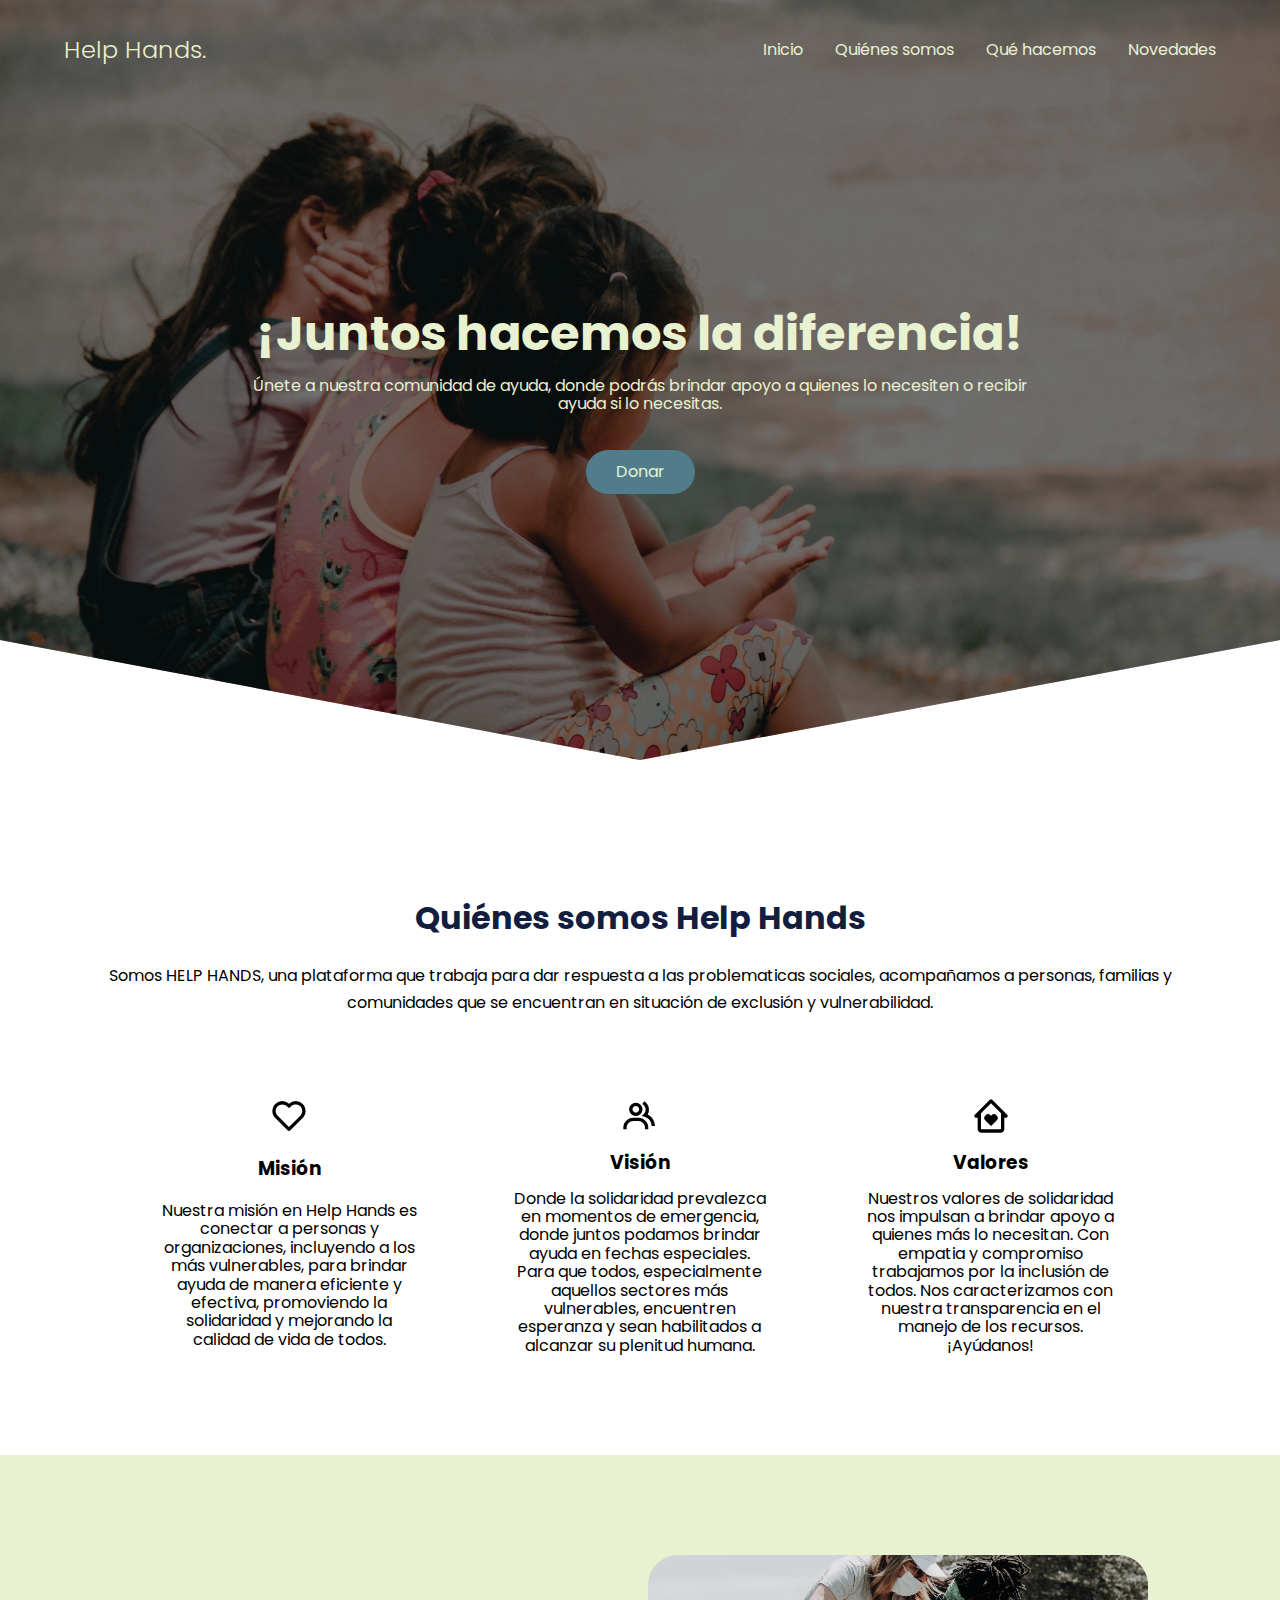
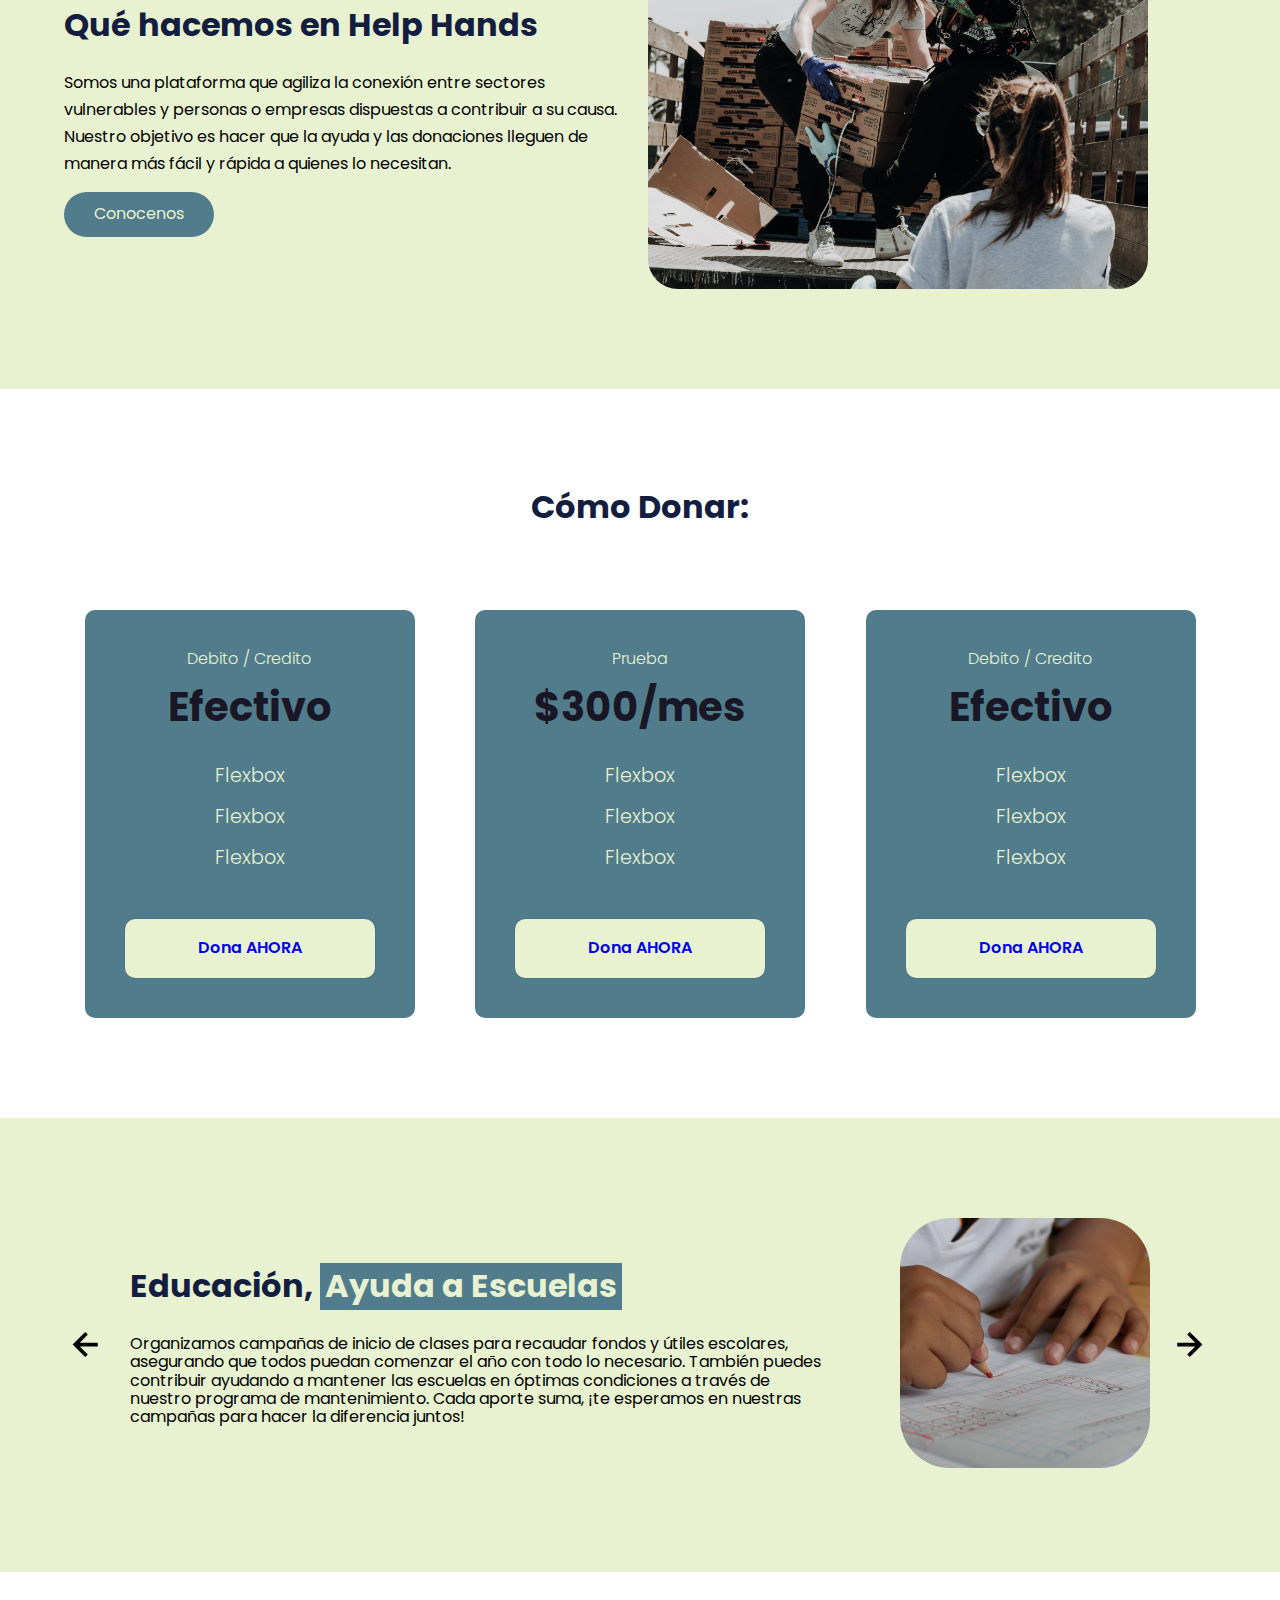
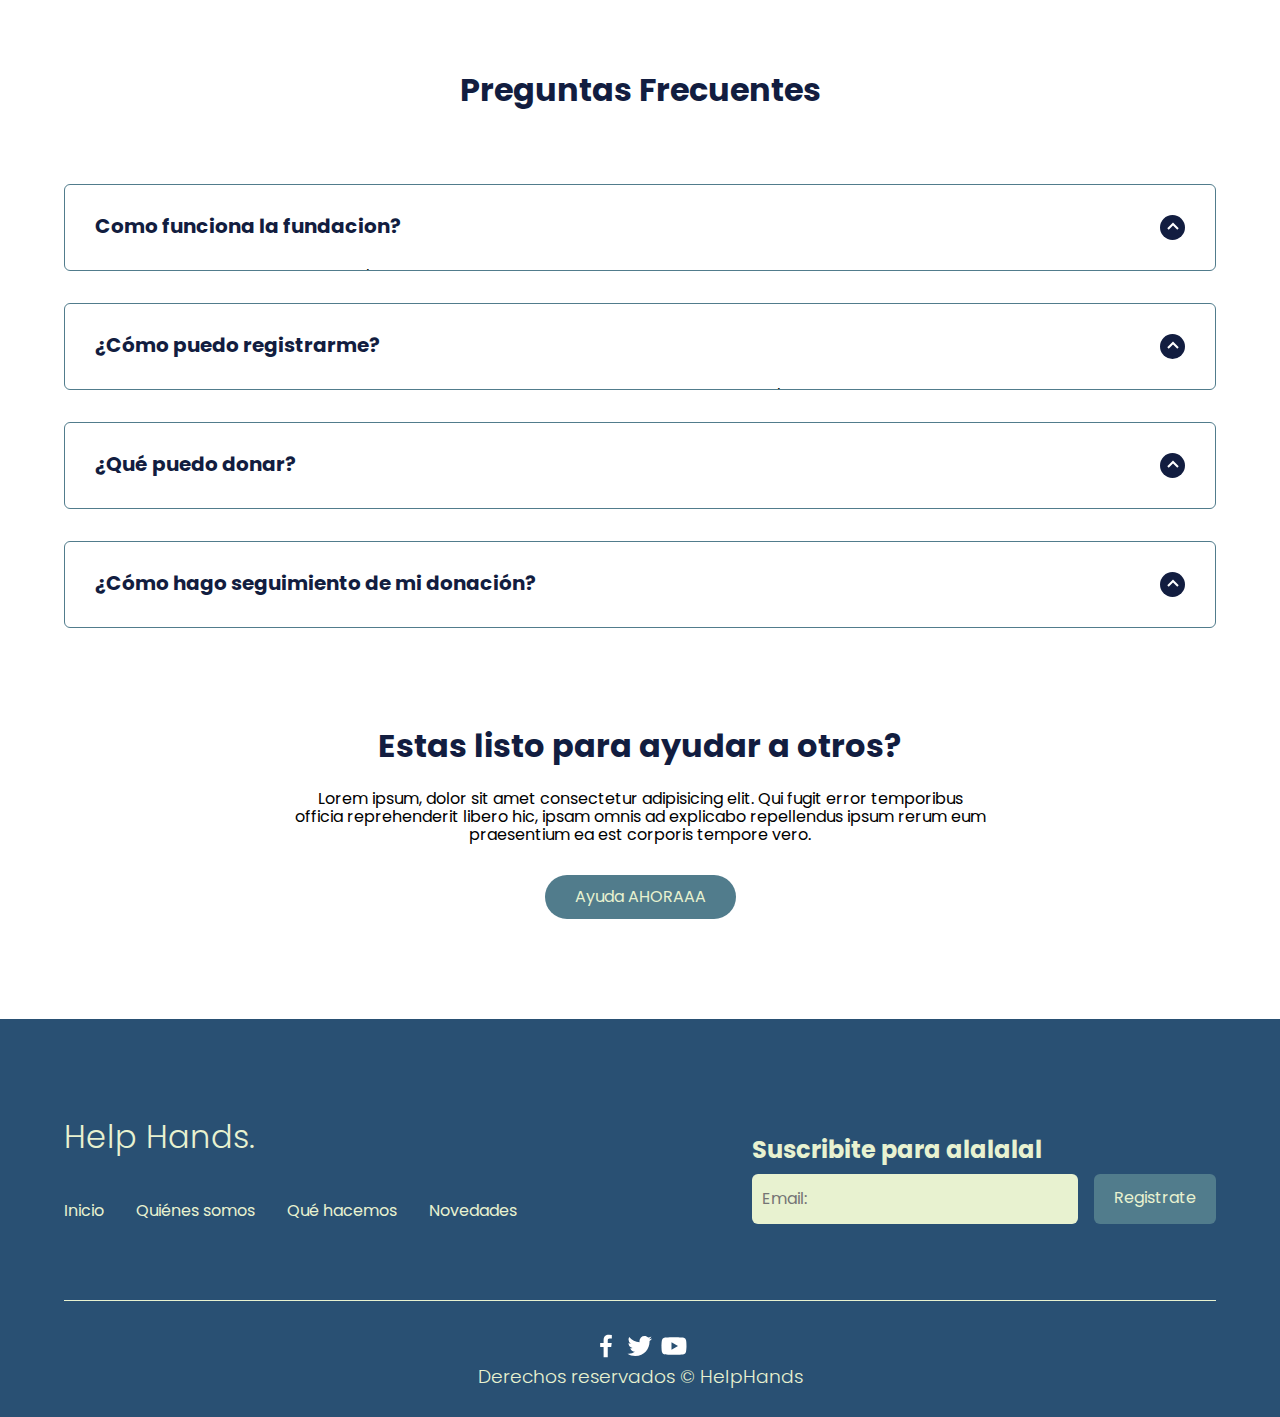
==== index.html @ d326750e "primersubida" ====
<!DOCTYPE html>
<html lang="es">
<head>
    <meta charset="UTF-8">
    <meta name="viewport" content="width=device-width, initial-scale=1.0">
    <title>Help Hands</title>
    <link rel="shortcut icon" href="./imagen/Imagen de WhatsApp 2023-07-31 a las 11.11.28.jpg" type="image/x-icon">
    <!-- <link href="https://cdn.jsdelivr.net/npm/bootstrap@5.0.2/dist/css/bootstrap.min.css" rel="stylesheet" integrity="sha384-EVSTQN3/azprG1Anm3QDgpJLIm9Nao0Yz1ztcQTwFspd3yD65VohhpuuCOmLASjC" crossorigin="anonymous"> -->
    <link href='https://unpkg.com/boxicons@2.1.4/css/boxicons.min.css' rel='stylesheet'>
    <link rel="stylesheet" href="/css/normalize.css">
    <link rel="stylesheet" href="./css/style.css">
</head>
<body>
<!-- -----------------NAVBAR---------------- -->
    <header class="hero">
        <nav class="nav container">
            <div class="nav_logo">
                <h2 class="nav_title">Help Hands.</h2>
            </div>

            <ul class="nav_link  nav_link-menu">
                <li class="nav_items"> <a href="#" class="nav_links">Inicio</a></li>
                <li class="nav_items"> <a href="#" class="nav_links">Quiénes somos</a></li>
                <li class="nav_items"> <a href="#" class="nav_links">Qué hacemos</a></li>
                <li class="nav_items"> <a href="#" class="nav_links">Novedades</a></li>

                <img src="./imagen/close.svg" class="nav_close">
            </ul>

            <div class="nav_menu">
                <img src="./imagen/menu.svg" class="nav_img">
            </div>
        </nav>

        <section class="hero_container container">
            <h1 class="hero_title">¡Juntos hacemos la diferencia! </h1>
            <p class="hero_paragraph">Únete a nuestra comunidad de ayuda, donde podrás brindar apoyo a quienes lo necesiten o recibir ayuda si lo necesitas.</p>
            <a href=".#" class="cta">Donar</a>

        </section>

    </header>

    <main>
        <section class="container about">
            <h2 class="subtitle">Quiénes somos Help Hands</h2>
            <p class="about_paragraph">Somos HELP HANDS, una plataforma que trabaja para dar respuesta a las problematicas sociales, acompañamos a personas, familias y comunidades que se encuentran en situación de exclusión y vulnerabilidad.</p>

            <div class="about_main">
                <article class="about_icons">
                    <img src="./imagen/heard.svg" class="about_icon">
                    <h3 class="about_title">Misión</h3>
                    <p class="about_paragrah">Nuestra misión en Help Hands es conectar a personas y organizaciones, incluyendo a los más vulnerables, para brindar ayuda de manera eficiente y efectiva, promoviendo la solidaridad y mejorando la calidad de vida de todos.</p>
                </article>

                <article class="about_icons">
                    <img src="./imagen/grupo.svg" class="about_icon">
                    <h3 class="about_title">Visión</h3>
                    <p class="about_paragrah">Donde la solidaridad prevalezca en momentos de emergencia, donde juntos podamos brindar ayuda en fechas especiales. Para que todos, especialmente aquellos sectores más vulnerables, encuentren esperanza y sean habilitados a alcanzar su plenitud humana.</p>
                </article>

                <article class="about_icons">
                    <img src="./imagen/hogar.svg" class="about_icon">
                    <h3 class="about_title">Valores</h3>
                    <p class="about_paragrah">Nuestros valores de solidaridad nos impulsan a brindar apoyo a quienes más lo necesitan. Con empatia y compromiso trabajamos por la inclusión de todos. Nos caracterizamos con nuestra transparencia en el manejo de los recursos. ¡Ayúdanos!</p>
                </article>
            </div>
        </section>


        <section class="know">
            <div class="know_container container">
                <div class="know_texts">
                    <h2 class="subtitle">Qué hacemos en Help Hands</h2>
                    <p class="know_paragraph">Somos una plataforma que agiliza la conexión entre sectores vulnerables y personas o empresas dispuestas a contribuir a su causa. Nuestro objetivo es hacer que la ayuda y las donaciones lleguen de manera más fácil y rápida a quienes lo necesitan.</p>
                    <a href="#" class="cta">Conocenos</a>
                </div>

                <figure class="know_picture">
                    <img src="./imagen/joel-muniz-A4Ax1ApccfA-unsplash.jpg" class="know_img">

                </figure>
            </div>

        </section>

        <section class="price container">
            <h2 class="subtitle">Cómo Donar:</h2>
            <div class="price_table">
                <div class="price_element">
                    <p class="plan_name">Debito / Credito</p>
                    <h3 class="plan_price">Efectivo</h3>

                    <div class="plan_items">
                        <p class="plan_features">Flexbox</p>
                        <p class="plan_features">Flexbox</p>
                        <p class="plan_features">Flexbox</p>
                    </div>
                    <a href="#" class="plan_cta">Dona AHORA</a>
                </div>

                <div class="price_element price_element--best">
                    <p class="plan_name">Prueba</p>
                    <h3 class="plan_price">$300/mes</h3>

                    <div class="plan_items">
                        <p class="plan_features">Flexbox</p>
                        <p class="plan_features">Flexbox</p>
                        <p class="plan_features">Flexbox</p>
                    </div>
                    <a href="#" class="plan_cta">Dona AHORA</a>
                </div>

                <div class="price_element">
                    <p class="plan_name">Debito / Credito</p>
                    <h3 class="plan_price">Efectivo</h3>

                    <div class="plan_items">
                        <p class="plan_features">Flexbox</p>
                        <p class="plan_features">Flexbox</p>
                        <p class="plan_features">Flexbox</p>
                    </div>
                    <a href="#" class="plan_cta">Dona AHORA</a>
                </div>
                
            </div>

        </section>

        <section class="hacemos">
            <div class="hacemos_container container">
                <img src="./imagen/left.svg" class="hacemos_arrow" id="before">
                <section class="hacemos_body hacemos_body--show" data-id="1">
                    <div class="hacemos_texts">
                        <h2 class="subtitle">Educación, <span class="hacemos_course">Ayuda a Escuelas</span></h2>
                        <p class="hacemos_review">
                            Organizamos campañas de inicio de clases para recaudar fondos y útiles escolares, asegurando que todos puedan comenzar el año con todo lo necesario. También puedes contribuir ayudando a mantener las escuelas en óptimas condiciones a través de nuestro programa de mantenimiento. Cada aporte suma, ¡te esperamos en nuestras campañas para hacer la diferencia juntos!
                        </p>
                    </div>

                    <figure class="hacemos_picture">
                        <img src="./imagen/pexels-pixabay-207756.jpg" class="hacemos_img">
                    </figure>
                </section>

                <section class="hacemos_body" data-id="2">
                    <div class="hacemos_texts">
                        <h2 class="subtitle">Respuesta alimentaria <span class="hacemos_course">Mandemos dataaaaa.</span></h2>
                        <p class="hacemos_review">
                            Lorem ipsum dolor sit amet consectetur adipisicing elit. Nisi distinctio vel sequi magni in cupiditate, amet repudiandae provident, ex dicta eos itaque autem tempore illo totam est fugit adipisci temporibus.
                        </p>
                    </div>

                    <figure class="hacemos_picture">
                        <img src="./imagen/pexels-julia-m-cameron-6994965.jpg" class="hacemos_img">
                    </figure>
                </section>

                <section class="hacemos_body" data-id="3">
                    <div class="hacemos_texts">
                        <h2 class="subtitle"> Economía social y solidaria, <span class="hacemos_course">Mandemos dataaaaa.</span></h2>
                        <p class="hacemos_review">
                            Lorem ipsum dolor sit amet consectetur adipisicing elit. Nisi distinctio vel sequi magni in cupiditate, amet repudiandae provident, ex dicta eos itaque autem tempore illo totam est fugit adipisci temporibus.
                        </p>
                    </div>

                    <figure class="hacemos_picture">
                        <img src="./imagen/pexels-pixabay-45842.jpg" class="hacemos_img">
                    </figure>
                </section>

                <section class="hacemos_body" data-id="4">
                    <div class="hacemos_texts">
                        <h2 class="subtitle">Mejoramiento habitacional, <span class="hacemos_course">Mandemos dataaaaa.</span></h2>
                        <p class="hacemos_review">
                            Lorem ipsum dolor sit amet consectetur adipisicing elit. Nisi distinctio vel sequi magni in cupiditate, amet repudiandae provident, ex dicta eos itaque autem tempore illo totam est fugit adipisci temporibus.
                        </p>
                    </div>

                    <figure class="hacemos_picture">
                        <img src="./imagen/pexels-julia-m-cameron-6995214.jpg" class="hacemos_img">
                    </figure>
                </section>


                <img src="./imagen/right.svg" class="hacemos_arrow" id="next">
            </div>
        </section>

        <section class="questions container">
            <h2 class="subtitle">Preguntas Frecuentes</h2>
            <p class="question_paragraph"></p>

            <section class="questions_container">
                <article class="questions_padding">
                    <div class="questions_answer">
                        <h3 class="questions_title">Como funciona la fundacion?
                            <span class="questions_arrow">
                                <img src="./imagen/arrow.svg" class="questions_img">
                            </span>
                        </h3>

                        <p class="questions_show">Todos pueden registrarse y donar/recibir donaciones, aseguramos que estén en buen estado. En caso de dinero, decidimos las causas más urgentes.
                        </p>
                    </div>
                </article>

                <article class="questions_padding">
                    <div class="questions_answer">
                        <h3 class="questions_title">¿Cómo puedo registrarme? 
                            <span class="questions_arrow">
                                <img src="./imagen/arrow.svg" class="questions_img">
                            </span>
                        </h3>

                        <p class="questions_show">Tenemos una página intuitiva donde ingresas nombre completo, correo y eliges donar/recibir donaciones. Luego puedes explorar y decidir cómo colaborar. Cualquier inconveniente podes comunicarnos con nosotros via mail helphands@soporte.com 
                           
                        </p>
                    </div>
                </article>

                <article class="questions_padding">
                    <div class="questions_answer">
                        <h3 class="questions_title"> ¿Qué puedo donar? 
                            <span class="questions_arrow">
                                <img src="./imagen/arrow.svg" class="questions_img">
                            </span>
                        </h3>

                        <p class="questions_show">Puedes donar ropa, objetos, juguetes siempre y cuando estén en buen estado y limpios. También puedes donar dinero mensualmente o para campañas/eventos específicos.
                        </p>
                    </div>
                </article>

                <article class="questions_padding">
                    <div class="questions_answer">
                        <h3 class="questions_title"> ¿Cómo hago seguimiento de mi donación? 
                            
                            <span class="questions_arrow">
                                <img src="./imagen/arrow.svg" class="questions_img">
                            </span>
                        </h3>

                        <p class="questions_show">Direcionamos tu donación a una causa específica y podrás saber cuál es. Además, puedes participar en eventos o puntos de encuentro.
                        </p>
                    </div>
                </article>
            </section>

            <section class="questions_other">
                <h2 class="subtitle">Estas listo para ayudar a otros?</h2>
                <p class="questions_copy">Lorem ipsum, dolor sit amet consectetur adipisicing elit. Qui fugit error temporibus officia reprehenderit libero hic, ipsam omnis ad explicabo repellendus ipsum rerum eum praesentium ea est corporis tempore vero.</p>
                <a href="#" class="cta">Ayuda AHORAAA</a>
            </section>
        </section>

    </main>

    <footer class="footer">
        <section class="footer_containers container">
            <nav class="nav nav--footer">
                <h2 class="footer_title">Help Hands.</h2>
                <ul class="nav_link nav_link--footer">
                    
                    <li class="nav_items"> <a href="#" class="nav_links">Inicio</a></li>
                    <li class="nav_items"> <a href="#" class="nav_links">Quiénes somos</a></li>
                    <li class="nav_items"> <a href="#" class="nav_links">Qué hacemos</a></li>
                    <li class="nav_items"> <a href="#" class="nav_links">Novedades</a></li>
                </ul>
            </nav>

            <form class="footer_form">
                <h2 class="footer_newsletter">Suscribite para alalalal</h2>
                <div class="footer_inputs">
                    <input type="email" placeholder="Email:" class="footer_input">
                    <input type="submit" value="Registrate" class="footer_submit">
                </div>
            </form>
        </section>

        <section class="footer_copy container">
            <div class="footer_social">
                <a href="#" class="footer_icon"><img src="./imagen/facebook.svg" class="footer_img"></a>
                <a href="#" class="footer_icon"><img src="./imagen/twitter.svg" class="footer_img"></a>
                <a href="#" class="footer_icon"><img src="./imagen/youtube.svg" class="footer_img"></a>
            </div>

            <h3 class="footer_copyright">Derechos reservados &copy; HelpHands</h3>

        </section>
    </footer>

    



    <script src="./js/slider.js"></script>
    <script src="./js/questions.js"></script>

    <!-- <script src="https://cdn.jsdelivr.net/npm/bootstrap@5.0.2/dist/js/bootstrap.bundle.min.js" integrity="sha384-MrcW6ZMFYlzcLA8Nl+NtUVF0sA7MsXsP1UyJoMp4YLEuNSfAP+JcXn/tWtIaxVXM" crossorigin="anonymous"></script> -->
</body>
</html>
---- css/style.css ----
@import url('https://fonts.googleapis.com/css2?family=Poppins:wght@200;300;400;500;600;700&family=Raleway:ital,wght@1,100;1,400&display=swap');

*{
    margin: 0;
    padding: 0;
    box-sizing: border-box;
    font-family: 'Poppins', sans-serif;
}
:root{
    --padding-container: 100px 0;
    --color-title: #121D40; 
}
.container{
    width: 90%;
    max-width: 1200px;
    margin: 0 auto;
    overflow: hidden;
    padding: var(--padding-container);
}
.hero{
    width: 100%;
    height: 100vh;
    min-height: 600px;
    max-height: 800px;
    position: relative;
    display: grid;
    grid-template-rows: 100px 1fr;
    color: #E8F2D0;
}
.hero::before{
    content: "";
    position: absolute;
    top: 0;
    left: 0;
    width: 100%;
    height: 100%;
    background-image: linear-gradient(180deg, #0000008c 0%, #0000008c 100%), url('../imagen/charlein-gracia--Ux5mdMJNEA-unsplash\ \(1\).jpg');
    background-size: cover;
    clip-path: polygon(0 0, 100% 0, 100% 80%, 50% 95%, 0 80%);
    z-index: -1;
}

/* ---------------NAV--------------- */
nav{
    --padding-container: 0;
    height: 100%;
    display: flex;
    align-items: center;
}
.nav_title{
    font-weight: 300;
}
.nav_items{
    list-style: none;
}
.nav_link{
    margin-left: auto;
    padding: 0;
    display: grid;
    grid-auto-flow: column;
    grid-auto-columns: max-content;
    gap: 2em;
}
.nav_links{
    color: #E8F2D0;
    text-decoration: none;
}
.nav_menu{
    margin-left: auto;
    cursor: pointer;
    display: none;
}
.nav_img{
    display:block;
    width: 30px;
}
.nav_close{
    display: var(--show, none);
}

/*---------------- HERO CONTAINER --------------------*/
.hero_container{
    max-width: 800px;
    display: grid;
    --padding-container: 0;
    grid-auto-rows: max-content;
    align-content: center;
    gap: 1em;
    padding-bottom: 100px;
    text-align: center;
}
.hero_title{
    font-size: 3rem;
}
.hero_paragraph{
    margin-bottom: 20px;
}
.cta{
    display: inline-block;
    background-color: #517C8C;
    justify-self: center;
    color:#E8F2D0;
    text-decoration: none;
    padding: 13px 30px;
    border-radius: 32px;
}

/*---------------- ABOUT --------------------*/
.about{
    text-align: center;
}
.subtitle{
    color: var(--color-title);
    font-size: 2rem;
    margin-bottom: 25px;
}
.about_paragraph{
    line-height: 1.7;
}
.about_main{
    padding-top: 80px;
    display: grid;
    width: 90%;
    margin: 0 auto;
    gap: 1em;
    overflow: hidden;
    grid-template-columns: repeat(auto-fit, minmax(260px, auto));
}
.about_icons{
    display: grid;
    gap: 1em;
    justify-items: center;
    width: 260px;
    overflow: hidden;
    margin: 0 auto;
}
.about_icon{
    width: 40px;
}

/*---------------- KNOW --------------------*/
.know{
    background-color: #e5e5f7;
    background-image:  radial-gradient(#E8F2D0 0.5px, transparent 0.5px), radial-gradient(#E8F2D0 0.5px, #E8F2D0 0.5px);
    background-size: 20px 20px;
    background-position: 0 0,10px 10px;
    overflow: hidden;
}
.know_container{
    display: grid;
    grid-template-columns: 1fr 1fr;
    gap: 1em;
    align-items: center;
}
.know_picture{
    max-width: 500px;
}
.know_paragraph{
    line-height: 1.7;
    margin-bottom: 15px;
}
.know_img{
    width: 100%;
    display: block;
    border-radius: 30px;
}


/*---------------- PRICE --------------------*/
.price{
    text-align: center;
}
.price_table{
    padding-top: 60px;
    display: flex;
    flex-wrap: wrap;
    gap: 2.5em; 
    justify-content: space-evenly;
    align-items: center;
}
.price_element{
    background-color: #517C8C;
    text-align: center;
    border-radius: 10px;
    width: 330px;
    padding: 40px;
    --color-plan: #E8F2D0;
    --color-price: #191726;
    --bg-cta: #E8F2D0;
    --color-cta: #295073;
}
.plan_name{
    color: var(--color-plan);
    margin-bottom: 15px;
    font-weight: 300;
}
.plan_price{
    font-size: 2.5rem;
    color: var(--color-price);
}
.plan_items{
    margin-top: 35px;
    display: grid;
    gap: 1em;
    font-weight: 300;
    font-size: 1.2rem;
    margin-bottom: 50px;
    color: #E8F2D0;
}
.plan_cta{
    display: block;
    padding: 20px 0;
    border-radius: 10px;
    text-decoration: none;
    background-color: var(--bg-cta);
    font-weight: 600;
    box-shadow: 0 0 1px rgba(0, 0, 0, .5);
}


/*---------------- HACEMOS --------------------*/
.hacemos{
    background-color: #E8F2D0;
}
.hacemos_container{
    display: grid;
    grid-template-columns: 50px 1fr 50px;
    gap: 1em;
    align-items: center;
}
.hacemos_body{
    display: grid;
    grid-template-columns: 1fr max-content;
    justify-content: space-between;
    align-items: center;
    gap: 2em;
    grid-column: 2/3;
    grid-row: 1/2;
    opacity: 0;
    pointer-events: none;
}
.hacemos_body--show{
    pointer-events: unset;
    opacity: 1;
    transition: opacity 1.5s ease-in-out;
}
.hacemos_img{
    width: 250px;
    height: 250px;
    border-radius: 20%;
    object-fit: cover;
    object-position: 50% 30%;
}
.hacemos_texts{
    max-width: 700px;
}
.hacemos_course{
    background-color: #517C8C;
    color: #E8F2D0;
    display: inline-block;
    padding: 5px;
}
.hacemos_arrow{
    width: 90%;
    cursor: pointer;
}

/*---------------- QUESTIONS --------------------*/
.questions{
    text-align: center;
}
.questions_container{
    display: grid;
    gap: 2em;
    padding-top: 50px;
    padding-bottom: 100px;
}
.questions_padding{
    padding: 0;
    transition: padding .3s;
    border: 1px solid #517C8C;
    border-radius: 6px;
}
.questions_padding--add{
    padding-bottom: 30px;
}
.questions_answer{
    padding: 0 30px 0 ;
    overflow: hidden;
    /* cursor: pointer;
    font-size: 20px;
    color: var(--color-title) */
}
.questions_title{
    display: flex;
    font-size: 20px;
    padding: 30px 0 30px;
    cursor: pointer;
    color: var(--color-title);
    justify-content: space-between;
}
.questions_arrow{
    border-radius: 50%;
    background-color: var(--color-title);
    width: 25px;
    height: 25px;
    display: flex;
    justify-content: center;
    align-items: center;
    align-self: flex-end;
    margin-left: 10px;
    transition: transform .3s;
}
.questions_arrow--rotate{
    transform: rotate(180deg);
}
.questions_show{
    text-align: left;
    height: 0;
    transition: height .3s;
}
.questions_img{
    display: block;
}
.questions_copy{
    width: 60%;
    margin: 0 auto;
    margin-bottom: 30px;
}

/*---------------- FOOTER --------------------*/
.footer{
    background-color: #295073;
}
.footer_title{
    font-weight: 300;
    font-size: 2rem;
    margin-bottom: 30px;
}
.footer_title, .footer_newsletter{
    color: #E8F2D0;
}
.footer_containers{
    display: flex;
    justify-content: space-between;
    align-items: center;
    border-bottom: 1px solid #E8F2D0;
    padding-bottom: 60px;
}
.nav--footer{
    padding-bottom: 20px;
    display: grid;
    gap: 1em;
    grid-auto-flow: row;
    height: 100%;
}
.nav_link--footer{
    display: flex;
    margin: 0;
    margin-right: 20px;
    flex-wrap: wrap;
}
.footer_inputs{
    margin-top: 10px;
    display: flex;
    overflow: hidden;
}
.footer_input{
    background-color: #E8F2D0;
    height: 50px;
    display: block;
    padding-left: 10px;
    border-radius: 6px;
    font-size: 1rem;
    outline: none;
    border: none;
    margin-right: 16px;
}
.footer_submit{
    margin-left: auto;
    display: inline-block;
    height: 50px;
    padding: 0 20px;
    background-color: #517C8C;
    border: none;
    font-size: 1rem;
    color: #E8F2D0;
    border-radius: 6px;
}
.footer_copy{
    --padding-container: 30px 0;
    text-align: center;
    color: #E8F2D0;
}
.footer_copyright{
    font-weight: 300;
}
.footer_icon{
    /* display: inline-block; */
    margin-bottom: 10px;
}
.footer_img{
    width: 30px;
}



.Summer-blues-1-hex { color: #191726; }
.Summer-blues-2-hex { color: #121D40; }
.Summer-blues-3-hex { color: #295073; }
.Summer-blues-4-hex { color: #517C8C; }
.Summer-blues-5-hex { color: #E8F2D0; }
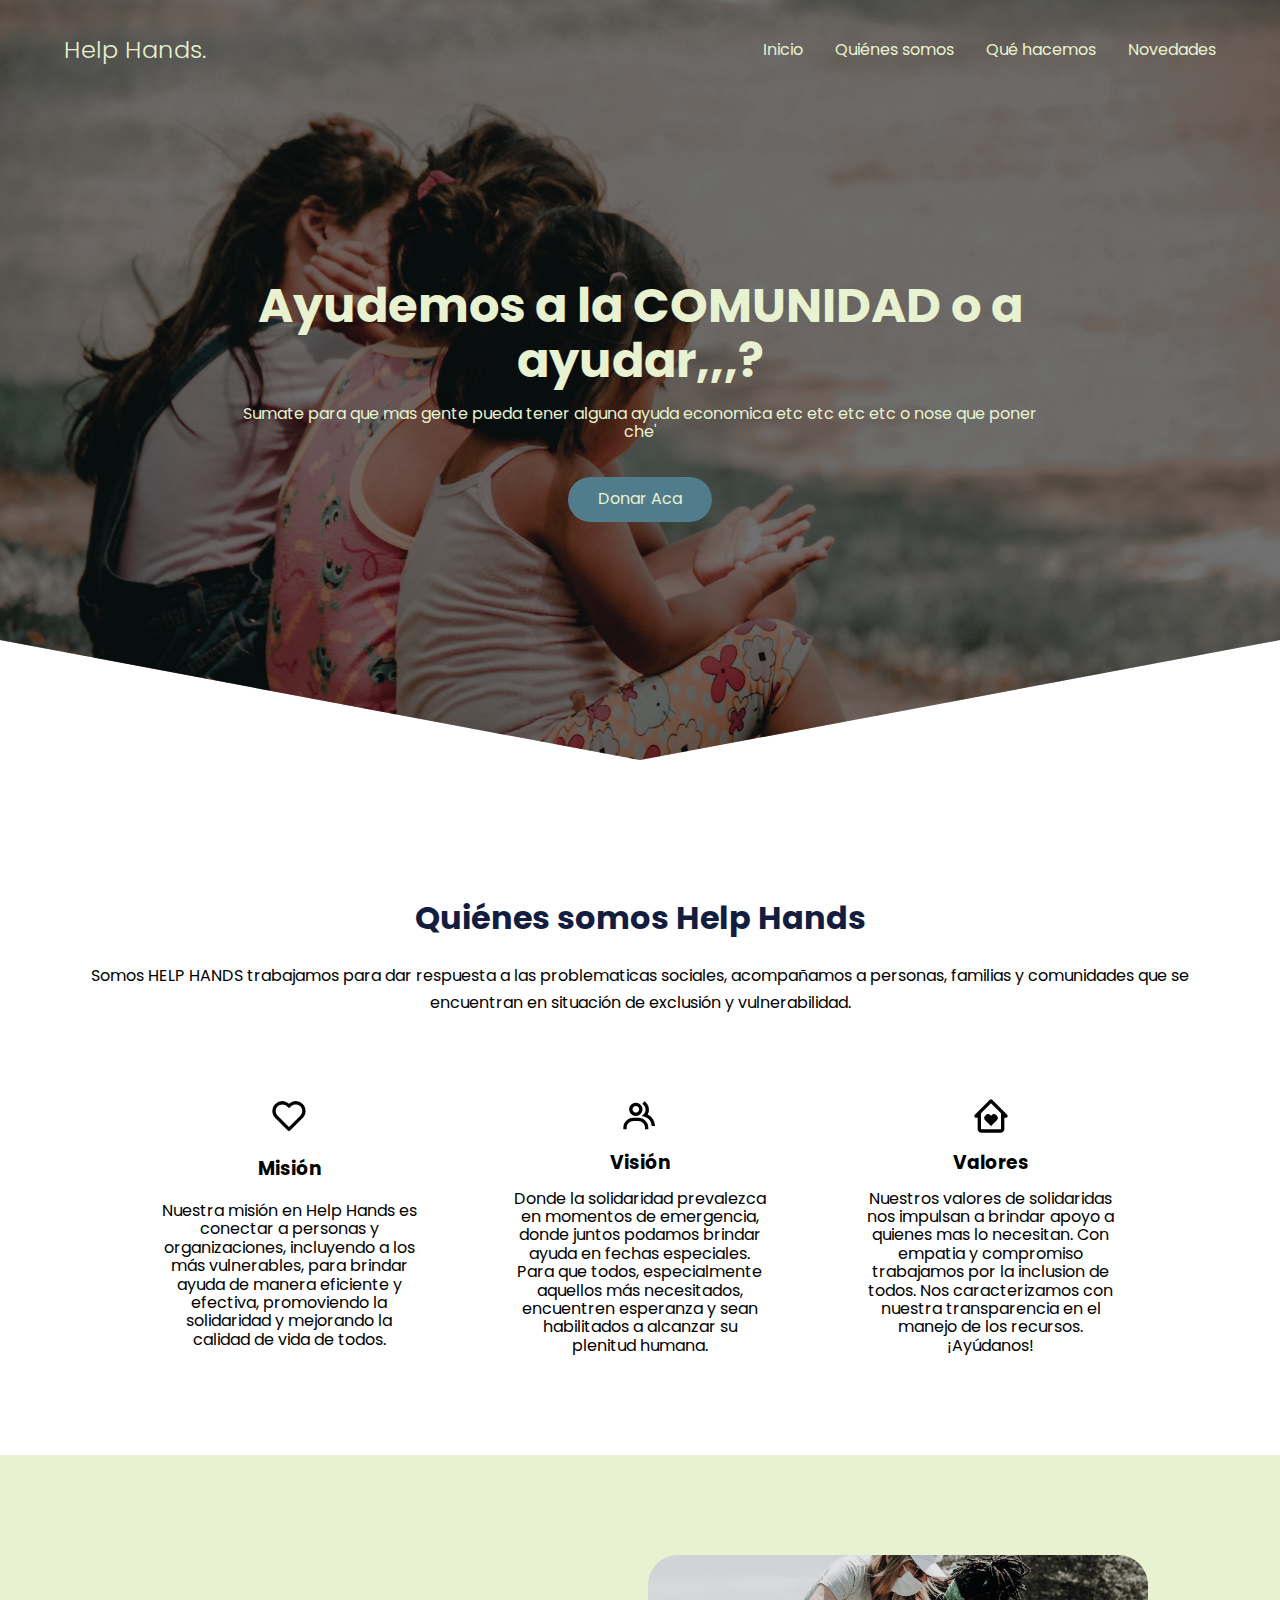
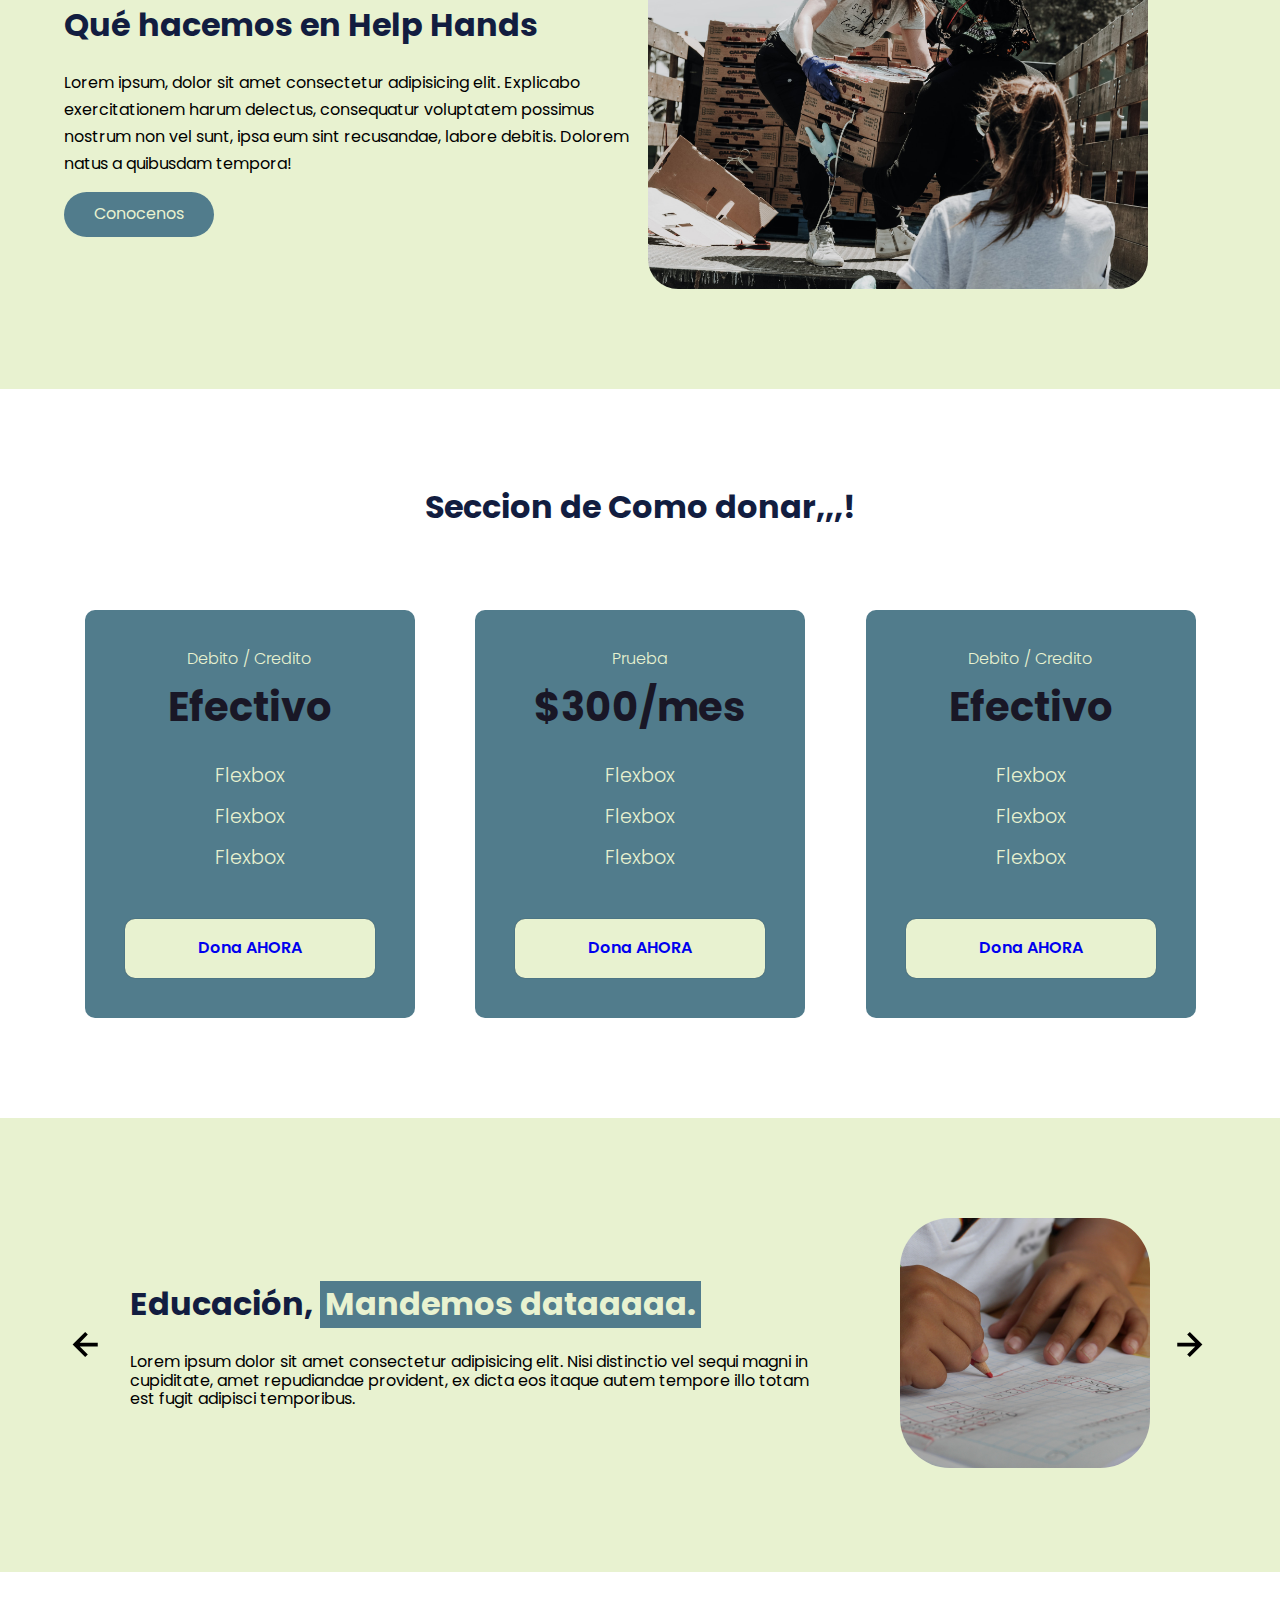
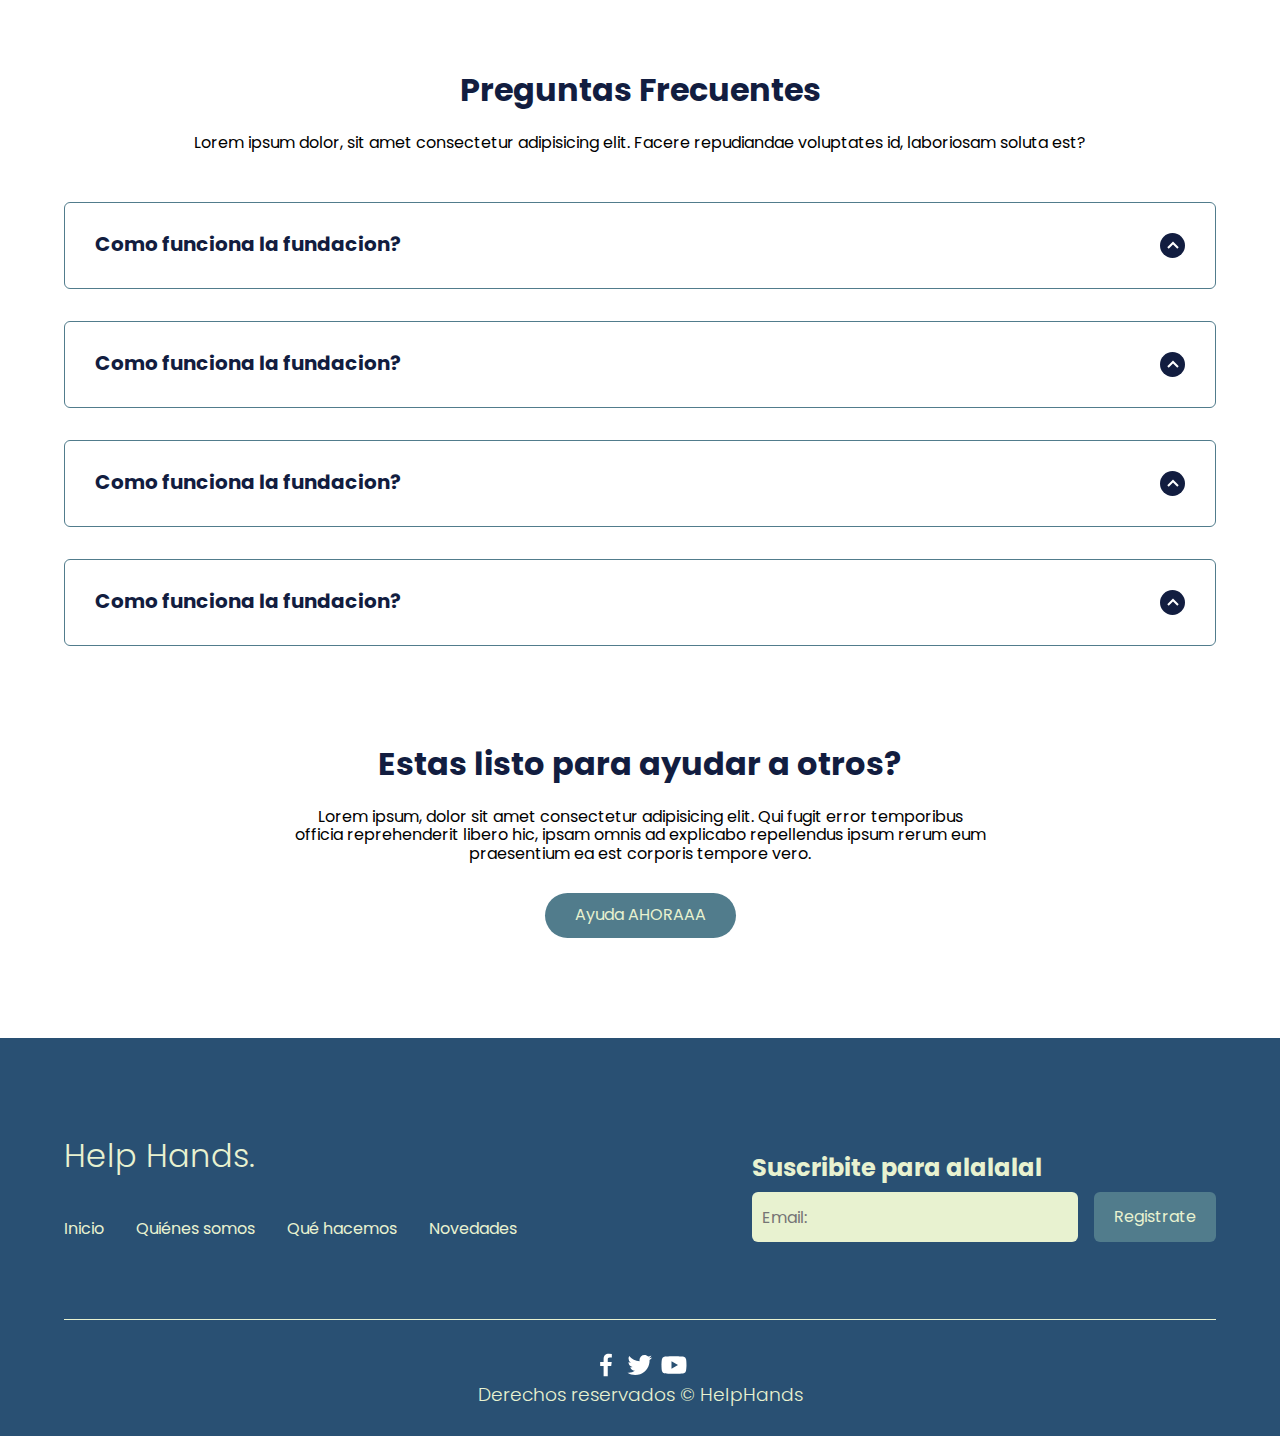
==== commit 78f881f7: "Primer subida" ====
--- a/index.html
+++ b/index.html
@@ -1,302 +1,304 @@
-<!DOCTYPE html>
-<html lang="es">
-<head>
-    <meta charset="UTF-8">
-    <meta name="viewport" content="width=device-width, initial-scale=1.0">
-    <title>Help Hands</title>
-    <link rel="shortcut icon" href="./imagen/Imagen de WhatsApp 2023-07-31 a las 11.11.28.jpg" type="image/x-icon">
-    <!-- <link href="https://cdn.jsdelivr.net/npm/bootstrap@5.0.2/dist/css/bootstrap.min.css" rel="stylesheet" integrity="sha384-EVSTQN3/azprG1Anm3QDgpJLIm9Nao0Yz1ztcQTwFspd3yD65VohhpuuCOmLASjC" crossorigin="anonymous"> -->
-    <link href='https://unpkg.com/boxicons@2.1.4/css/boxicons.min.css' rel='stylesheet'>
-    <link rel="stylesheet" href="/css/normalize.css">
-    <link rel="stylesheet" href="./css/style.css">
-</head>
-<body>
-<!-- -----------------NAVBAR---------------- -->
-    <header class="hero">
-        <nav class="nav container">
-            <div class="nav_logo">
-                <h2 class="nav_title">Help Hands.</h2>
-            </div>
-
-            <ul class="nav_link  nav_link-menu">
-                <li class="nav_items"> <a href="#" class="nav_links">Inicio</a></li>
-                <li class="nav_items"> <a href="#" class="nav_links">Quiénes somos</a></li>
-                <li class="nav_items"> <a href="#" class="nav_links">Qué hacemos</a></li>
-                <li class="nav_items"> <a href="#" class="nav_links">Novedades</a></li>
-
-                <img src="./imagen/close.svg" class="nav_close">
-            </ul>
-
-            <div class="nav_menu">
-                <img src="./imagen/menu.svg" class="nav_img">
-            </div>
-        </nav>
-
-        <section class="hero_container container">
-            <h1 class="hero_title">¡Juntos hacemos la diferencia! </h1>
-            <p class="hero_paragraph">Únete a nuestra comunidad de ayuda, donde podrás brindar apoyo a quienes lo necesiten o recibir ayuda si lo necesitas.</p>
-            <a href=".#" class="cta">Donar</a>
-
-        </section>
-
-    </header>
-
-    <main>
-        <section class="container about">
-            <h2 class="subtitle">Quiénes somos Help Hands</h2>
-            <p class="about_paragraph">Somos HELP HANDS, una plataforma que trabaja para dar respuesta a las problematicas sociales, acompañamos a personas, familias y comunidades que se encuentran en situación de exclusión y vulnerabilidad.</p>
-
-            <div class="about_main">
-                <article class="about_icons">
-                    <img src="./imagen/heard.svg" class="about_icon">
-                    <h3 class="about_title">Misión</h3>
-                    <p class="about_paragrah">Nuestra misión en Help Hands es conectar a personas y organizaciones, incluyendo a los más vulnerables, para brindar ayuda de manera eficiente y efectiva, promoviendo la solidaridad y mejorando la calidad de vida de todos.</p>
-                </article>
-
-                <article class="about_icons">
-                    <img src="./imagen/grupo.svg" class="about_icon">
-                    <h3 class="about_title">Visión</h3>
-                    <p class="about_paragrah">Donde la solidaridad prevalezca en momentos de emergencia, donde juntos podamos brindar ayuda en fechas especiales. Para que todos, especialmente aquellos sectores más vulnerables, encuentren esperanza y sean habilitados a alcanzar su plenitud humana.</p>
-                </article>
-
-                <article class="about_icons">
-                    <img src="./imagen/hogar.svg" class="about_icon">
-                    <h3 class="about_title">Valores</h3>
-                    <p class="about_paragrah">Nuestros valores de solidaridad nos impulsan a brindar apoyo a quienes más lo necesitan. Con empatia y compromiso trabajamos por la inclusión de todos. Nos caracterizamos con nuestra transparencia en el manejo de los recursos. ¡Ayúdanos!</p>
-                </article>
-            </div>
-        </section>
-
-
-        <section class="know">
-            <div class="know_container container">
-                <div class="know_texts">
-                    <h2 class="subtitle">Qué hacemos en Help Hands</h2>
-                    <p class="know_paragraph">Somos una plataforma que agiliza la conexión entre sectores vulnerables y personas o empresas dispuestas a contribuir a su causa. Nuestro objetivo es hacer que la ayuda y las donaciones lleguen de manera más fácil y rápida a quienes lo necesitan.</p>
-                    <a href="#" class="cta">Conocenos</a>
-                </div>
-
-                <figure class="know_picture">
-                    <img src="./imagen/joel-muniz-A4Ax1ApccfA-unsplash.jpg" class="know_img">
-
-                </figure>
-            </div>
-
-        </section>
-
-        <section class="price container">
-            <h2 class="subtitle">Cómo Donar:</h2>
-            <div class="price_table">
-                <div class="price_element">
-                    <p class="plan_name">Debito / Credito</p>
-                    <h3 class="plan_price">Efectivo</h3>
-
-                    <div class="plan_items">
-                        <p class="plan_features">Flexbox</p>
-                        <p class="plan_features">Flexbox</p>
-                        <p class="plan_features">Flexbox</p>
-                    </div>
-                    <a href="#" class="plan_cta">Dona AHORA</a>
-                </div>
-
-                <div class="price_element price_element--best">
-                    <p class="plan_name">Prueba</p>
-                    <h3 class="plan_price">$300/mes</h3>
-
-                    <div class="plan_items">
-                        <p class="plan_features">Flexbox</p>
-                        <p class="plan_features">Flexbox</p>
-                        <p class="plan_features">Flexbox</p>
-                    </div>
-                    <a href="#" class="plan_cta">Dona AHORA</a>
-                </div>
-
-                <div class="price_element">
-                    <p class="plan_name">Debito / Credito</p>
-                    <h3 class="plan_price">Efectivo</h3>
-
-                    <div class="plan_items">
-                        <p class="plan_features">Flexbox</p>
-                        <p class="plan_features">Flexbox</p>
-                        <p class="plan_features">Flexbox</p>
-                    </div>
-                    <a href="#" class="plan_cta">Dona AHORA</a>
-                </div>
-                
-            </div>
-
-        </section>
-
-        <section class="hacemos">
-            <div class="hacemos_container container">
-                <img src="./imagen/left.svg" class="hacemos_arrow" id="before">
-                <section class="hacemos_body hacemos_body--show" data-id="1">
-                    <div class="hacemos_texts">
-                        <h2 class="subtitle">Educación, <span class="hacemos_course">Ayuda a Escuelas</span></h2>
-                        <p class="hacemos_review">
-                            Organizamos campañas de inicio de clases para recaudar fondos y útiles escolares, asegurando que todos puedan comenzar el año con todo lo necesario. También puedes contribuir ayudando a mantener las escuelas en óptimas condiciones a través de nuestro programa de mantenimiento. Cada aporte suma, ¡te esperamos en nuestras campañas para hacer la diferencia juntos!
-                        </p>
-                    </div>
-
-                    <figure class="hacemos_picture">
-                        <img src="./imagen/pexels-pixabay-207756.jpg" class="hacemos_img">
-                    </figure>
-                </section>
-
-                <section class="hacemos_body" data-id="2">
-                    <div class="hacemos_texts">
-                        <h2 class="subtitle">Respuesta alimentaria <span class="hacemos_course">Mandemos dataaaaa.</span></h2>
-                        <p class="hacemos_review">
-                            Lorem ipsum dolor sit amet consectetur adipisicing elit. Nisi distinctio vel sequi magni in cupiditate, amet repudiandae provident, ex dicta eos itaque autem tempore illo totam est fugit adipisci temporibus.
-                        </p>
-                    </div>
-
-                    <figure class="hacemos_picture">
-                        <img src="./imagen/pexels-julia-m-cameron-6994965.jpg" class="hacemos_img">
-                    </figure>
-                </section>
-
-                <section class="hacemos_body" data-id="3">
-                    <div class="hacemos_texts">
-                        <h2 class="subtitle"> Economía social y solidaria, <span class="hacemos_course">Mandemos dataaaaa.</span></h2>
-                        <p class="hacemos_review">
-                            Lorem ipsum dolor sit amet consectetur adipisicing elit. Nisi distinctio vel sequi magni in cupiditate, amet repudiandae provident, ex dicta eos itaque autem tempore illo totam est fugit adipisci temporibus.
-                        </p>
-                    </div>
-
-                    <figure class="hacemos_picture">
-                        <img src="./imagen/pexels-pixabay-45842.jpg" class="hacemos_img">
-                    </figure>
-                </section>
-
-                <section class="hacemos_body" data-id="4">
-                    <div class="hacemos_texts">
-                        <h2 class="subtitle">Mejoramiento habitacional, <span class="hacemos_course">Mandemos dataaaaa.</span></h2>
-                        <p class="hacemos_review">
-                            Lorem ipsum dolor sit amet consectetur adipisicing elit. Nisi distinctio vel sequi magni in cupiditate, amet repudiandae provident, ex dicta eos itaque autem tempore illo totam est fugit adipisci temporibus.
-                        </p>
-                    </div>
-
-                    <figure class="hacemos_picture">
-                        <img src="./imagen/pexels-julia-m-cameron-6995214.jpg" class="hacemos_img">
-                    </figure>
-                </section>
-
-
-                <img src="./imagen/right.svg" class="hacemos_arrow" id="next">
-            </div>
-        </section>
-
-        <section class="questions container">
-            <h2 class="subtitle">Preguntas Frecuentes</h2>
-            <p class="question_paragraph"></p>
-
-            <section class="questions_container">
-                <article class="questions_padding">
-                    <div class="questions_answer">
-                        <h3 class="questions_title">Como funciona la fundacion?
-                            <span class="questions_arrow">
-                                <img src="./imagen/arrow.svg" class="questions_img">
-                            </span>
-                        </h3>
-
-                        <p class="questions_show">Todos pueden registrarse y donar/recibir donaciones, aseguramos que estén en buen estado. En caso de dinero, decidimos las causas más urgentes.
-                        </p>
-                    </div>
-                </article>
-
-                <article class="questions_padding">
-                    <div class="questions_answer">
-                        <h3 class="questions_title">¿Cómo puedo registrarme? 
-                            <span class="questions_arrow">
-                                <img src="./imagen/arrow.svg" class="questions_img">
-                            </span>
-                        </h3>
-
-                        <p class="questions_show">Tenemos una página intuitiva donde ingresas nombre completo, correo y eliges donar/recibir donaciones. Luego puedes explorar y decidir cómo colaborar. Cualquier inconveniente podes comunicarnos con nosotros via mail helphands@soporte.com 
-                           
-                        </p>
-                    </div>
-                </article>
-
-                <article class="questions_padding">
-                    <div class="questions_answer">
-                        <h3 class="questions_title"> ¿Qué puedo donar? 
-                            <span class="questions_arrow">
-                                <img src="./imagen/arrow.svg" class="questions_img">
-                            </span>
-                        </h3>
-
-                        <p class="questions_show">Puedes donar ropa, objetos, juguetes siempre y cuando estén en buen estado y limpios. También puedes donar dinero mensualmente o para campañas/eventos específicos.
-                        </p>
-                    </div>
-                </article>
-
-                <article class="questions_padding">
-                    <div class="questions_answer">
-                        <h3 class="questions_title"> ¿Cómo hago seguimiento de mi donación? 
-                            
-                            <span class="questions_arrow">
-                                <img src="./imagen/arrow.svg" class="questions_img">
-                            </span>
-                        </h3>
-
-                        <p class="questions_show">Direcionamos tu donación a una causa específica y podrás saber cuál es. Además, puedes participar en eventos o puntos de encuentro.
-                        </p>
-                    </div>
-                </article>
-            </section>
-
-            <section class="questions_other">
-                <h2 class="subtitle">Estas listo para ayudar a otros?</h2>
-                <p class="questions_copy">Lorem ipsum, dolor sit amet consectetur adipisicing elit. Qui fugit error temporibus officia reprehenderit libero hic, ipsam omnis ad explicabo repellendus ipsum rerum eum praesentium ea est corporis tempore vero.</p>
-                <a href="#" class="cta">Ayuda AHORAAA</a>
-            </section>
-        </section>
-
-    </main>
-
-    <footer class="footer">
-        <section class="footer_containers container">
-            <nav class="nav nav--footer">
-                <h2 class="footer_title">Help Hands.</h2>
-                <ul class="nav_link nav_link--footer">
-                    
-                    <li class="nav_items"> <a href="#" class="nav_links">Inicio</a></li>
-                    <li class="nav_items"> <a href="#" class="nav_links">Quiénes somos</a></li>
-                    <li class="nav_items"> <a href="#" class="nav_links">Qué hacemos</a></li>
-                    <li class="nav_items"> <a href="#" class="nav_links">Novedades</a></li>
-                </ul>
-            </nav>
-
-            <form class="footer_form">
-                <h2 class="footer_newsletter">Suscribite para alalalal</h2>
-                <div class="footer_inputs">
-                    <input type="email" placeholder="Email:" class="footer_input">
-                    <input type="submit" value="Registrate" class="footer_submit">
-                </div>
-            </form>
-        </section>
-
-        <section class="footer_copy container">
-            <div class="footer_social">
-                <a href="#" class="footer_icon"><img src="./imagen/facebook.svg" class="footer_img"></a>
-                <a href="#" class="footer_icon"><img src="./imagen/twitter.svg" class="footer_img"></a>
-                <a href="#" class="footer_icon"><img src="./imagen/youtube.svg" class="footer_img"></a>
-            </div>
-
-            <h3 class="footer_copyright">Derechos reservados &copy; HelpHands</h3>
-
-        </section>
-    </footer>
-
-    
-
-
-
-    <script src="./js/slider.js"></script>
-    <script src="./js/questions.js"></script>
-
-    <!-- <script src="https://cdn.jsdelivr.net/npm/bootstrap@5.0.2/dist/js/bootstrap.bundle.min.js" integrity="sha384-MrcW6ZMFYlzcLA8Nl+NtUVF0sA7MsXsP1UyJoMp4YLEuNSfAP+JcXn/tWtIaxVXM" crossorigin="anonymous"></script> -->
-</body>
+<!DOCTYPE html>
+<html lang="es">
+<head>
+    <meta charset="UTF-8">
+    <meta name="viewport" content="width=device-width, initial-scale=1.0">
+    <title>Help Hands</title>
+    <link rel="shortcut icon" href="./imagen/Imagen de WhatsApp 2023-07-31 a las 11.11.28.jpg" type="image/x-icon">
+    <!-- <link href="https://cdn.jsdelivr.net/npm/bootstrap@5.0.2/dist/css/bootstrap.min.css" rel="stylesheet" integrity="sha384-EVSTQN3/azprG1Anm3QDgpJLIm9Nao0Yz1ztcQTwFspd3yD65VohhpuuCOmLASjC" crossorigin="anonymous"> -->
+    <link href='https://unpkg.com/boxicons@2.1.4/css/boxicons.min.css' rel='stylesheet'>
+    <link rel="stylesheet" href="/css/normalize.css">
+    <link rel="stylesheet" href="./css/style.css">
+</head>
+<body>
+<!-- -----------------NAVBAR---------------- -->
+    <header class="hero">
+        <nav class="nav container">
+            <div class="nav_logo">
+                <h2 class="nav_title">Help Hands.</h2>
+            </div>
+
+            <ul class="nav_link  nav_link-menu">
+                <li class="nav_items"> <a href="#" class="nav_links">Inicio</a></li>
+                <li class="nav_items"> <a href="#" class="nav_links">Quiénes somos</a></li>
+                <li class="nav_items"> <a href="#" class="nav_links">Qué hacemos</a></li>
+                <li class="nav_items"> <a href="#" class="nav_links">Novedades</a></li>
+
+                <img src="./imagen/close.svg" class="nav_close">
+            </ul>
+
+            <div class="nav_menu">
+                <img src="./imagen/menu.svg" class="nav_img">
+            </div>
+        </nav>
+
+        <section class="hero_container container">
+            <h1 class="hero_title">Ayudemos a la COMUNIDAD o a ayudar,,,?</h1>
+            <p class="hero_paragraph">Sumate para que mas gente pueda tener alguna ayuda economica etc etc etc etc o nose que poner che'</p>
+            <a href=".#" class="cta">Donar Aca</a>
+
+        </section>
+
+    </header>
+
+    <main>
+        <section class="container about">
+            <h2 class="subtitle">Quiénes somos Help Hands</h2>
+            <p class="about_paragraph">Somos HELP HANDS trabajamos para dar respuesta a las problematicas sociales, acompañamos a personas, familias y comunidades que se encuentran en situación de exclusión y vulnerabilidad.</p>
+
+            <div class="about_main">
+                <article class="about_icons">
+                    <img src="./imagen/heard.svg" class="about_icon">
+                    <h3 class="about_title">Misión</h3>
+                    <p class="about_paragrah">Nuestra misión en Help Hands es conectar a personas y organizaciones, incluyendo a los más vulnerables, para brindar ayuda de manera eficiente y efectiva, promoviendo la solidaridad y mejorando la calidad de vida de todos.</p>
+                </article>
+
+                <article class="about_icons">
+                    <img src="./imagen/grupo.svg" class="about_icon">
+                    <h3 class="about_title">Visión</h3>
+                    <p class="about_paragrah">Donde la solidaridad prevalezca en momentos de emergencia, donde juntos podamos brindar ayuda en fechas especiales. Para que todos, especialmente aquellos más necesitados, encuentren esperanza y sean habilitados a alcanzar su plenitud humana.</p>
+                </article>
+
+                <article class="about_icons">
+                    <img src="./imagen/hogar.svg" class="about_icon">
+                    <h3 class="about_title">Valores</h3>
+                    <p class="about_paragrah">Nuestros valores de solidaridas nos impulsan a brindar apoyo a quienes mas lo necesitan. Con empatia y compromiso trabajamos por la inclusion de todos. Nos caracterizamos con nuestra transparencia en el manejo de los recursos. ¡Ayúdanos!</p>
+                </article>
+            </div>
+        </section>
+
+
+        <section class="know">
+            <div class="know_container container">
+                <div class="know_texts">
+                    <h2 class="subtitle">Qué hacemos en Help Hands</h2>
+                    <p class="know_paragraph">Lorem ipsum, dolor sit amet consectetur adipisicing elit. Explicabo exercitationem harum delectus, consequatur voluptatem possimus nostrum non vel sunt, ipsa eum sint recusandae, labore debitis. Dolorem natus a quibusdam tempora!</p>
+                    <a href="#" class="cta">Conocenos</a>
+                </div>
+
+                <figure class="know_picture">
+                    <img src="./imagen/joel-muniz-A4Ax1ApccfA-unsplash.jpg" class="know_img">
+
+                </figure>
+            </div>
+
+        </section>
+
+        <section class="price container">
+            <h2 class="subtitle">Seccion de Como donar,,,!</h2>
+            <div class="price_table">
+                <div class="price_element">
+                    <p class="plan_name">Debito / Credito</p>
+                    <h3 class="plan_price">Efectivo</h3>
+
+                    <div class="plan_items">
+                        <p class="plan_features">Flexbox</p>
+                        <p class="plan_features">Flexbox</p>
+                        <p class="plan_features">Flexbox</p>
+                    </div>
+                    <a href="#" class="plan_cta">Dona AHORA</a>
+                </div>
+
+                <div class="price_element price_element--best">
+                    <p class="plan_name">Prueba</p>
+                    <h3 class="plan_price">$300/mes</h3>
+
+                    <div class="plan_items">
+                        <p class="plan_features">Flexbox</p>
+                        <p class="plan_features">Flexbox</p>
+                        <p class="plan_features">Flexbox</p>
+                    </div>
+                    <a href="#" class="plan_cta">Dona AHORA</a>
+                </div>
+
+                <div class="price_element">
+                    <p class="plan_name">Debito / Credito</p>
+                    <h3 class="plan_price">Efectivo</h3>
+
+                    <div class="plan_items">
+                        <p class="plan_features">Flexbox</p>
+                        <p class="plan_features">Flexbox</p>
+                        <p class="plan_features">Flexbox</p>
+                    </div>
+                    <a href="#" class="plan_cta">Dona AHORA</a>
+                </div>
+                
+            </div>
+
+        </section>
+
+        <section class="hacemos">
+            <div class="hacemos_container container">
+                <img src="./imagen/left.svg" class="hacemos_arrow" id="before">
+                <section class="hacemos_body hacemos_body--show" data-id="1">
+                    <div class="hacemos_texts">
+                        <h2 class="subtitle">Educación, <span class="hacemos_course">Mandemos dataaaaa.</span></h2>
+                        <p class="hacemos_review">
+                            Lorem ipsum dolor sit amet consectetur adipisicing elit. Nisi distinctio vel sequi magni in cupiditate, amet repudiandae provident, ex dicta eos itaque autem tempore illo totam est fugit adipisci temporibus.
+                        </p>
+                    </div>
+
+                    <figure class="hacemos_picture">
+                        <img src="./imagen/pexels-pixabay-207756.jpg" class="hacemos_img">
+                    </figure>
+                </section>
+
+                <section class="hacemos_body" data-id="2">
+                    <div class="hacemos_texts">
+                        <h2 class="subtitle">Respuesta alimentaria <span class="hacemos_course">Mandemos dataaaaa.</span></h2>
+                        <p class="hacemos_review">
+                            Lorem ipsum dolor sit amet consectetur adipisicing elit. Nisi distinctio vel sequi magni in cupiditate, amet repudiandae provident, ex dicta eos itaque autem tempore illo totam est fugit adipisci temporibus.
+                        </p>
+                    </div>
+
+                    <figure class="hacemos_picture">
+                        <img src="./imagen/pexels-julia-m-cameron-6994965.jpg" class="hacemos_img">
+                    </figure>
+                </section>
+
+                <section class="hacemos_body" data-id="3">
+                    <div class="hacemos_texts">
+                        <h2 class="subtitle"> Economía social y solidaria, <span class="hacemos_course">Mandemos dataaaaa.</span></h2>
+                        <p class="hacemos_review">
+                            Lorem ipsum dolor sit amet consectetur adipisicing elit. Nisi distinctio vel sequi magni in cupiditate, amet repudiandae provident, ex dicta eos itaque autem tempore illo totam est fugit adipisci temporibus.
+                        </p>
+                    </div>
+
+                    <figure class="hacemos_picture">
+                        <img src="./imagen/pexels-pixabay-45842.jpg" class="hacemos_img">
+                    </figure>
+                </section>
+
+                <section class="hacemos_body" data-id="4">
+                    <div class="hacemos_texts">
+                        <h2 class="subtitle">Mejoramiento habitacional, <span class="hacemos_course">Mandemos dataaaaa.</span></h2>
+                        <p class="hacemos_review">
+                            Lorem ipsum dolor sit amet consectetur adipisicing elit. Nisi distinctio vel sequi magni in cupiditate, amet repudiandae provident, ex dicta eos itaque autem tempore illo totam est fugit adipisci temporibus.
+                        </p>
+                    </div>
+
+                    <figure class="hacemos_picture">
+                        <img src="./imagen/pexels-julia-m-cameron-6995214.jpg" class="hacemos_img">
+                    </figure>
+                </section>
+
+
+                <img src="./imagen/right.svg" class="hacemos_arrow" id="next">
+            </div>
+        </section>
+
+        <section class="questions container">
+            <h2 class="subtitle">Preguntas Frecuentes</h2>
+            <p class="question_paragraph">Lorem ipsum dolor, sit amet consectetur adipisicing elit. Facere repudiandae voluptates id, laboriosam soluta est?</p>
+
+            <section class="questions_container">
+                <article class="questions_padding">
+                    <div class="questions_answer">
+                        <h3 class="questions_title">Como funciona la fundacion?
+                            <span class="questions_arrow">
+                                <img src="./imagen/arrow.svg" class="questions_img">
+                            </span>
+                        </h3>
+
+                        <p class="questions_show">Lorem ipsum dolor sit amet consectetur adipisicing elit. Odio in distinctio perferendis cupiditate voluptatem tempore ipsum eos excepturi delectus voluptates dolorum ipsa, alias vel nemo temporibus assumenda minus aspernatur adipisci.
+                            Lorem ipsum dolor sit amet consectetur adipisicing elit. Odio in distinctio perferendis cupiditate voluptatem tempore ipsum eos excepturi delectus voluptates dolorum ipsa, alias vel nemo temporibus assumenda minus aspernatur adipisci.
+                        </p>
+                    </div>
+                </article>
+
+                <article class="questions_padding">
+                    <div class="questions_answer">
+                        <h3 class="questions_title">Como funciona la fundacion?
+                            <span class="questions_arrow">
+                                <img src="./imagen/arrow.svg" class="questions_img">
+                            </span>
+                        </h3>
+
+                        <p class="questions_show">Lorem ipsum dolor sit amet consectetur adipisicing elit. Odio in distinctio perferendis cupiditate voluptatem tempore ipsum eos excepturi delectus voluptates dolorum ipsa, alias vel nemo temporibus assumenda minus aspernatur adipisci.
+                            Lorem ipsum dolor sit amet consectetur adipisicing elit. Odio in distinctio perferendis cupiditate voluptatem tempore ipsum eos excepturi delectus voluptates dolorum ipsa, alias vel nemo temporibus assumenda minus aspernatur adipisci.
+                        </p>
+                    </div>
+                </article>
+
+                <article class="questions_padding">
+                    <div class="questions_answer">
+                        <h3 class="questions_title">Como funciona la fundacion?
+                            <span class="questions_arrow">
+                                <img src="./imagen/arrow.svg" class="questions_img">
+                            </span>
+                        </h3>
+
+                        <p class="questions_show">Lorem ipsum dolor sit amet consectetur adipisicing elit. Odio in distinctio perferendis cupiditate voluptatem tempore ipsum eos excepturi delectus voluptates dolorum ipsa, alias vel nemo temporibus assumenda minus aspernatur adipisci.
+                            Lorem ipsum dolor sit amet consectetur adipisicing elit. Odio in distinctio perferendis cupiditate voluptatem tempore ipsum eos excepturi delectus voluptates dolorum ipsa, alias vel nemo temporibus assumenda minus aspernatur adipisci.
+                        </p>
+                    </div>
+                </article>
+
+                <article class="questions_padding">
+                    <div class="questions_answer">
+                        <h3 class="questions_title">Como funciona la fundacion?
+                            <span class="questions_arrow">
+                                <img src="./imagen/arrow.svg" class="questions_img">
+                            </span>
+                        </h3>
+
+                        <p class="questions_show">Lorem ipsum dolor sit amet consectetur adipisicing elit. Odio in distinctio perferendis cupiditate voluptatem tempore ipsum eos excepturi delectus voluptates dolorum ipsa, alias vel nemo temporibus assumenda minus aspernatur adipisci.
+                            Lorem ipsum dolor sit amet consectetur adipisicing elit. Odio in distinctio perferendis cupiditate voluptatem tempore ipsum eos excepturi delectus voluptates dolorum ipsa, alias vel nemo temporibus assumenda minus aspernatur adipisci.
+                        </p>
+                    </div>
+                </article>
+            </section>
+
+            <section class="questions_other">
+                <h2 class="subtitle">Estas listo para ayudar a otros?</h2>
+                <p class="questions_copy">Lorem ipsum, dolor sit amet consectetur adipisicing elit. Qui fugit error temporibus officia reprehenderit libero hic, ipsam omnis ad explicabo repellendus ipsum rerum eum praesentium ea est corporis tempore vero.</p>
+                <a href="#" class="cta">Ayuda AHORAAA</a>
+            </section>
+        </section>
+
+    </main>
+
+    <footer class="footer">
+        <section class="footer_containers container">
+            <nav class="nav nav--footer">
+                <h2 class="footer_title">Help Hands.</h2>
+                <ul class="nav_link nav_link--footer">
+                    
+                    <li class="nav_items"> <a href="#" class="nav_links">Inicio</a></li>
+                    <li class="nav_items"> <a href="#" class="nav_links">Quiénes somos</a></li>
+                    <li class="nav_items"> <a href="#" class="nav_links">Qué hacemos</a></li>
+                    <li class="nav_items"> <a href="#" class="nav_links">Novedades</a></li>
+                </ul>
+            </nav>
+
+            <form class="footer_form">
+                <h2 class="footer_newsletter">Suscribite para alalalal</h2>
+                <div class="footer_inputs">
+                    <input type="email" placeholder="Email:" class="footer_input">
+                    <input type="submit" value="Registrate" class="footer_submit">
+                </div>
+            </form>
+        </section>
+
+        <section class="footer_copy container">
+            <div class="footer_social">
+                <a href="#" class="footer_icon"><img src="./imagen/facebook.svg" class="footer_img"></a>
+                <a href="#" class="footer_icon"><img src="./imagen/twitter.svg" class="footer_img"></a>
+                <a href="#" class="footer_icon"><img src="./imagen/youtube.svg" class="footer_img"></a>
+            </div>
+
+            <h3 class="footer_copyright">Derechos reservados &copy; HelpHands</h3>
+
+        </section>
+    </footer>
+
+    
+
+
+
+    <script src="./js/slider.js"></script>
+    <script src="./js/questions.js"></script>
+
+    <!-- <script src="https://cdn.jsdelivr.net/npm/bootstrap@5.0.2/dist/js/bootstrap.bundle.min.js" integrity="sha384-MrcW6ZMFYlzcLA8Nl+NtUVF0sA7MsXsP1UyJoMp4YLEuNSfAP+JcXn/tWtIaxVXM" crossorigin="anonymous"></script> -->
+</body>
 </html>--- a/css/style.css
+++ b/css/style.css
@@ -1,412 +1,412 @@
-@import url('https://fonts.googleapis.com/css2?family=Poppins:wght@200;300;400;500;600;700&family=Raleway:ital,wght@1,100;1,400&display=swap');
-
-*{
-    margin: 0;
-    padding: 0;
-    box-sizing: border-box;
-    font-family: 'Poppins', sans-serif;
-}
-:root{
-    --padding-container: 100px 0;
-    --color-title: #121D40; 
-}
-.container{
-    width: 90%;
-    max-width: 1200px;
-    margin: 0 auto;
-    overflow: hidden;
-    padding: var(--padding-container);
-}
-.hero{
-    width: 100%;
-    height: 100vh;
-    min-height: 600px;
-    max-height: 800px;
-    position: relative;
-    display: grid;
-    grid-template-rows: 100px 1fr;
-    color: #E8F2D0;
-}
-.hero::before{
-    content: "";
-    position: absolute;
-    top: 0;
-    left: 0;
-    width: 100%;
-    height: 100%;
-    background-image: linear-gradient(180deg, #0000008c 0%, #0000008c 100%), url('../imagen/charlein-gracia--Ux5mdMJNEA-unsplash\ \(1\).jpg');
-    background-size: cover;
-    clip-path: polygon(0 0, 100% 0, 100% 80%, 50% 95%, 0 80%);
-    z-index: -1;
-}
-
-/* ---------------NAV--------------- */
-nav{
-    --padding-container: 0;
-    height: 100%;
-    display: flex;
-    align-items: center;
-}
-.nav_title{
-    font-weight: 300;
-}
-.nav_items{
-    list-style: none;
-}
-.nav_link{
-    margin-left: auto;
-    padding: 0;
-    display: grid;
-    grid-auto-flow: column;
-    grid-auto-columns: max-content;
-    gap: 2em;
-}
-.nav_links{
-    color: #E8F2D0;
-    text-decoration: none;
-}
-.nav_menu{
-    margin-left: auto;
-    cursor: pointer;
-    display: none;
-}
-.nav_img{
-    display:block;
-    width: 30px;
-}
-.nav_close{
-    display: var(--show, none);
-}
-
-/*---------------- HERO CONTAINER --------------------*/
-.hero_container{
-    max-width: 800px;
-    display: grid;
-    --padding-container: 0;
-    grid-auto-rows: max-content;
-    align-content: center;
-    gap: 1em;
-    padding-bottom: 100px;
-    text-align: center;
-}
-.hero_title{
-    font-size: 3rem;
-}
-.hero_paragraph{
-    margin-bottom: 20px;
-}
-.cta{
-    display: inline-block;
-    background-color: #517C8C;
-    justify-self: center;
-    color:#E8F2D0;
-    text-decoration: none;
-    padding: 13px 30px;
-    border-radius: 32px;
-}
-
-/*---------------- ABOUT --------------------*/
-.about{
-    text-align: center;
-}
-.subtitle{
-    color: var(--color-title);
-    font-size: 2rem;
-    margin-bottom: 25px;
-}
-.about_paragraph{
-    line-height: 1.7;
-}
-.about_main{
-    padding-top: 80px;
-    display: grid;
-    width: 90%;
-    margin: 0 auto;
-    gap: 1em;
-    overflow: hidden;
-    grid-template-columns: repeat(auto-fit, minmax(260px, auto));
-}
-.about_icons{
-    display: grid;
-    gap: 1em;
-    justify-items: center;
-    width: 260px;
-    overflow: hidden;
-    margin: 0 auto;
-}
-.about_icon{
-    width: 40px;
-}
-
-/*---------------- KNOW --------------------*/
-.know{
-    background-color: #e5e5f7;
-    background-image:  radial-gradient(#E8F2D0 0.5px, transparent 0.5px), radial-gradient(#E8F2D0 0.5px, #E8F2D0 0.5px);
-    background-size: 20px 20px;
-    background-position: 0 0,10px 10px;
-    overflow: hidden;
-}
-.know_container{
-    display: grid;
-    grid-template-columns: 1fr 1fr;
-    gap: 1em;
-    align-items: center;
-}
-.know_picture{
-    max-width: 500px;
-}
-.know_paragraph{
-    line-height: 1.7;
-    margin-bottom: 15px;
-}
-.know_img{
-    width: 100%;
-    display: block;
-    border-radius: 30px;
-}
-
-
-/*---------------- PRICE --------------------*/
-.price{
-    text-align: center;
-}
-.price_table{
-    padding-top: 60px;
-    display: flex;
-    flex-wrap: wrap;
-    gap: 2.5em; 
-    justify-content: space-evenly;
-    align-items: center;
-}
-.price_element{
-    background-color: #517C8C;
-    text-align: center;
-    border-radius: 10px;
-    width: 330px;
-    padding: 40px;
-    --color-plan: #E8F2D0;
-    --color-price: #191726;
-    --bg-cta: #E8F2D0;
-    --color-cta: #295073;
-}
-.plan_name{
-    color: var(--color-plan);
-    margin-bottom: 15px;
-    font-weight: 300;
-}
-.plan_price{
-    font-size: 2.5rem;
-    color: var(--color-price);
-}
-.plan_items{
-    margin-top: 35px;
-    display: grid;
-    gap: 1em;
-    font-weight: 300;
-    font-size: 1.2rem;
-    margin-bottom: 50px;
-    color: #E8F2D0;
-}
-.plan_cta{
-    display: block;
-    padding: 20px 0;
-    border-radius: 10px;
-    text-decoration: none;
-    background-color: var(--bg-cta);
-    font-weight: 600;
-    box-shadow: 0 0 1px rgba(0, 0, 0, .5);
-}
-
-
-/*---------------- HACEMOS --------------------*/
-.hacemos{
-    background-color: #E8F2D0;
-}
-.hacemos_container{
-    display: grid;
-    grid-template-columns: 50px 1fr 50px;
-    gap: 1em;
-    align-items: center;
-}
-.hacemos_body{
-    display: grid;
-    grid-template-columns: 1fr max-content;
-    justify-content: space-between;
-    align-items: center;
-    gap: 2em;
-    grid-column: 2/3;
-    grid-row: 1/2;
-    opacity: 0;
-    pointer-events: none;
-}
-.hacemos_body--show{
-    pointer-events: unset;
-    opacity: 1;
-    transition: opacity 1.5s ease-in-out;
-}
-.hacemos_img{
-    width: 250px;
-    height: 250px;
-    border-radius: 20%;
-    object-fit: cover;
-    object-position: 50% 30%;
-}
-.hacemos_texts{
-    max-width: 700px;
-}
-.hacemos_course{
-    background-color: #517C8C;
-    color: #E8F2D0;
-    display: inline-block;
-    padding: 5px;
-}
-.hacemos_arrow{
-    width: 90%;
-    cursor: pointer;
-}
-
-/*---------------- QUESTIONS --------------------*/
-.questions{
-    text-align: center;
-}
-.questions_container{
-    display: grid;
-    gap: 2em;
-    padding-top: 50px;
-    padding-bottom: 100px;
-}
-.questions_padding{
-    padding: 0;
-    transition: padding .3s;
-    border: 1px solid #517C8C;
-    border-radius: 6px;
-}
-.questions_padding--add{
-    padding-bottom: 30px;
-}
-.questions_answer{
-    padding: 0 30px 0 ;
-    overflow: hidden;
-    /* cursor: pointer;
-    font-size: 20px;
-    color: var(--color-title) */
-}
-.questions_title{
-    display: flex;
-    font-size: 20px;
-    padding: 30px 0 30px;
-    cursor: pointer;
-    color: var(--color-title);
-    justify-content: space-between;
-}
-.questions_arrow{
-    border-radius: 50%;
-    background-color: var(--color-title);
-    width: 25px;
-    height: 25px;
-    display: flex;
-    justify-content: center;
-    align-items: center;
-    align-self: flex-end;
-    margin-left: 10px;
-    transition: transform .3s;
-}
-.questions_arrow--rotate{
-    transform: rotate(180deg);
-}
-.questions_show{
-    text-align: left;
-    height: 0;
-    transition: height .3s;
-}
-.questions_img{
-    display: block;
-}
-.questions_copy{
-    width: 60%;
-    margin: 0 auto;
-    margin-bottom: 30px;
-}
-
-/*---------------- FOOTER --------------------*/
-.footer{
-    background-color: #295073;
-}
-.footer_title{
-    font-weight: 300;
-    font-size: 2rem;
-    margin-bottom: 30px;
-}
-.footer_title, .footer_newsletter{
-    color: #E8F2D0;
-}
-.footer_containers{
-    display: flex;
-    justify-content: space-between;
-    align-items: center;
-    border-bottom: 1px solid #E8F2D0;
-    padding-bottom: 60px;
-}
-.nav--footer{
-    padding-bottom: 20px;
-    display: grid;
-    gap: 1em;
-    grid-auto-flow: row;
-    height: 100%;
-}
-.nav_link--footer{
-    display: flex;
-    margin: 0;
-    margin-right: 20px;
-    flex-wrap: wrap;
-}
-.footer_inputs{
-    margin-top: 10px;
-    display: flex;
-    overflow: hidden;
-}
-.footer_input{
-    background-color: #E8F2D0;
-    height: 50px;
-    display: block;
-    padding-left: 10px;
-    border-radius: 6px;
-    font-size: 1rem;
-    outline: none;
-    border: none;
-    margin-right: 16px;
-}
-.footer_submit{
-    margin-left: auto;
-    display: inline-block;
-    height: 50px;
-    padding: 0 20px;
-    background-color: #517C8C;
-    border: none;
-    font-size: 1rem;
-    color: #E8F2D0;
-    border-radius: 6px;
-}
-.footer_copy{
-    --padding-container: 30px 0;
-    text-align: center;
-    color: #E8F2D0;
-}
-.footer_copyright{
-    font-weight: 300;
-}
-.footer_icon{
-    /* display: inline-block; */
-    margin-bottom: 10px;
-}
-.footer_img{
-    width: 30px;
-}
-
-
-
-.Summer-blues-1-hex { color: #191726; }
-.Summer-blues-2-hex { color: #121D40; }
-.Summer-blues-3-hex { color: #295073; }
-.Summer-blues-4-hex { color: #517C8C; }
-.Summer-blues-5-hex { color: #E8F2D0; }
+@import url('https://fonts.googleapis.com/css2?family=Poppins:wght@200;300;400;500;600;700&family=Raleway:ital,wght@1,100;1,400&display=swap');
+
+*{
+    margin: 0;
+    padding: 0;
+    box-sizing: border-box;
+    font-family: 'Poppins', sans-serif;
+}
+:root{
+    --padding-container: 100px 0;
+    --color-title: #121D40; 
+}
+.container{
+    width: 90%;
+    max-width: 1200px;
+    margin: 0 auto;
+    overflow: hidden;
+    padding: var(--padding-container);
+}
+.hero{
+    width: 100%;
+    height: 100vh;
+    min-height: 600px;
+    max-height: 800px;
+    position: relative;
+    display: grid;
+    grid-template-rows: 100px 1fr;
+    color: #E8F2D0;
+}
+.hero::before{
+    content: "";
+    position: absolute;
+    top: 0;
+    left: 0;
+    width: 100%;
+    height: 100%;
+    background-image: linear-gradient(180deg, #0000008c 0%, #0000008c 100%), url('../imagen/charlein-gracia--Ux5mdMJNEA-unsplash\ \(1\).jpg');
+    background-size: cover;
+    clip-path: polygon(0 0, 100% 0, 100% 80%, 50% 95%, 0 80%);
+    z-index: -1;
+}
+
+/* ---------------NAV--------------- */
+nav{
+    --padding-container: 0;
+    height: 100%;
+    display: flex;
+    align-items: center;
+}
+.nav_title{
+    font-weight: 300;
+}
+.nav_items{
+    list-style: none;
+}
+.nav_link{
+    margin-left: auto;
+    padding: 0;
+    display: grid;
+    grid-auto-flow: column;
+    grid-auto-columns: max-content;
+    gap: 2em;
+}
+.nav_links{
+    color: #E8F2D0;
+    text-decoration: none;
+}
+.nav_menu{
+    margin-left: auto;
+    cursor: pointer;
+    display: none;
+}
+.nav_img{
+    display:block;
+    width: 30px;
+}
+.nav_close{
+    display: var(--show, none);
+}
+
+/*---------------- HERO CONTAINER --------------------*/
+.hero_container{
+    max-width: 800px;
+    display: grid;
+    --padding-container: 0;
+    grid-auto-rows: max-content;
+    align-content: center;
+    gap: 1em;
+    padding-bottom: 100px;
+    text-align: center;
+}
+.hero_title{
+    font-size: 3rem;
+}
+.hero_paragraph{
+    margin-bottom: 20px;
+}
+.cta{
+    display: inline-block;
+    background-color: #517C8C;
+    justify-self: center;
+    color:#E8F2D0;
+    text-decoration: none;
+    padding: 13px 30px;
+    border-radius: 32px;
+}
+
+/*---------------- ABOUT --------------------*/
+.about{
+    text-align: center;
+}
+.subtitle{
+    color: var(--color-title);
+    font-size: 2rem;
+    margin-bottom: 25px;
+}
+.about_paragraph{
+    line-height: 1.7;
+}
+.about_main{
+    padding-top: 80px;
+    display: grid;
+    width: 90%;
+    margin: 0 auto;
+    gap: 1em;
+    overflow: hidden;
+    grid-template-columns: repeat(auto-fit, minmax(260px, auto));
+}
+.about_icons{
+    display: grid;
+    gap: 1em;
+    justify-items: center;
+    width: 260px;
+    overflow: hidden;
+    margin: 0 auto;
+}
+.about_icon{
+    width: 40px;
+}
+
+/*---------------- KNOW --------------------*/
+.know{
+    background-color: #e5e5f7;
+    background-image:  radial-gradient(#E8F2D0 0.5px, transparent 0.5px), radial-gradient(#E8F2D0 0.5px, #E8F2D0 0.5px);
+    background-size: 20px 20px;
+    background-position: 0 0,10px 10px;
+    overflow: hidden;
+}
+.know_container{
+    display: grid;
+    grid-template-columns: 1fr 1fr;
+    gap: 1em;
+    align-items: center;
+}
+.know_picture{
+    max-width: 500px;
+}
+.know_paragraph{
+    line-height: 1.7;
+    margin-bottom: 15px;
+}
+.know_img{
+    width: 100%;
+    display: block;
+    border-radius: 30px;
+}
+
+
+/*---------------- PRICE --------------------*/
+.price{
+    text-align: center;
+}
+.price_table{
+    padding-top: 60px;
+    display: flex;
+    flex-wrap: wrap;
+    gap: 2.5em; 
+    justify-content: space-evenly;
+    align-items: center;
+}
+.price_element{
+    background-color: #517C8C;
+    text-align: center;
+    border-radius: 10px;
+    width: 330px;
+    padding: 40px;
+    --color-plan: #E8F2D0;
+    --color-price: #191726;
+    --bg-cta: #E8F2D0;
+    --color-cta: #295073;
+}
+.plan_name{
+    color: var(--color-plan);
+    margin-bottom: 15px;
+    font-weight: 300;
+}
+.plan_price{
+    font-size: 2.5rem;
+    color: var(--color-price);
+}
+.plan_items{
+    margin-top: 35px;
+    display: grid;
+    gap: 1em;
+    font-weight: 300;
+    font-size: 1.2rem;
+    margin-bottom: 50px;
+    color: #E8F2D0;
+}
+.plan_cta{
+    display: block;
+    padding: 20px 0;
+    border-radius: 10px;
+    text-decoration: none;
+    background-color: var(--bg-cta);
+    font-weight: 600;
+    box-shadow: 0 0 1px rgba(0, 0, 0, .5);
+}
+
+
+/*---------------- HACEMOS --------------------*/
+.hacemos{
+    background-color: #E8F2D0;
+}
+.hacemos_container{
+    display: grid;
+    grid-template-columns: 50px 1fr 50px;
+    gap: 1em;
+    align-items: center;
+}
+.hacemos_body{
+    display: grid;
+    grid-template-columns: 1fr max-content;
+    justify-content: space-between;
+    align-items: center;
+    gap: 2em;
+    grid-column: 2/3;
+    grid-row: 1/2;
+    opacity: 0;
+    pointer-events: none;
+}
+.hacemos_body--show{
+    pointer-events: unset;
+    opacity: 1;
+    transition: opacity 1.5s ease-in-out;
+}
+.hacemos_img{
+    width: 250px;
+    height: 250px;
+    border-radius: 20%;
+    object-fit: cover;
+    object-position: 50% 30%;
+}
+.hacemos_texts{
+    max-width: 700px;
+}
+.hacemos_course{
+    background-color: #517C8C;
+    color: #E8F2D0;
+    display: inline-block;
+    padding: 5px;
+}
+.hacemos_arrow{
+    width: 90%;
+    cursor: pointer;
+}
+
+/*---------------- QUESTIONS --------------------*/
+.questions{
+    text-align: center;
+}
+.questions_container{
+    display: grid;
+    gap: 2em;
+    padding-top: 50px;
+    padding-bottom: 100px;
+}
+.questions_padding{
+    padding: 0;
+    transition: padding .3s;
+    border: 1px solid #517C8C;
+    border-radius: 6px;
+}
+.questions_padding--add{
+    padding-bottom: 30px;
+}
+.questions_answer{
+    padding: 0 30px 0 ;
+    overflow: hidden;
+    /* cursor: pointer;
+    font-size: 20px;
+    color: var(--color-title) */
+}
+.questions_title{
+    display: flex;
+    font-size: 20px;
+    padding: 30px 0 30px;
+    cursor: pointer;
+    color: var(--color-title);
+    justify-content: space-between;
+}
+.questions_arrow{
+    border-radius: 50%;
+    background-color: var(--color-title);
+    width: 25px;
+    height: 25px;
+    display: flex;
+    justify-content: center;
+    align-items: center;
+    align-self: flex-end;
+    margin-left: 10px;
+    transition: transform .3s;
+}
+.questions_arrow--rotate{
+    transform: rotate(180deg);
+}
+.questions_show{
+    text-align: left;
+    height: 0;
+    transition: height .3s;
+}
+.questions_img{
+    display: block;
+}
+.questions_copy{
+    width: 60%;
+    margin: 0 auto;
+    margin-bottom: 30px;
+}
+
+/*---------------- FOOTER --------------------*/
+.footer{
+    background-color: #295073;
+}
+.footer_title{
+    font-weight: 300;
+    font-size: 2rem;
+    margin-bottom: 30px;
+}
+.footer_title, .footer_newsletter{
+    color: #E8F2D0;
+}
+.footer_containers{
+    display: flex;
+    justify-content: space-between;
+    align-items: center;
+    border-bottom: 1px solid #E8F2D0;
+    padding-bottom: 60px;
+}
+.nav--footer{
+    padding-bottom: 20px;
+    display: grid;
+    gap: 1em;
+    grid-auto-flow: row;
+    height: 100%;
+}
+.nav_link--footer{
+    display: flex;
+    margin: 0;
+    margin-right: 20px;
+    flex-wrap: wrap;
+}
+.footer_inputs{
+    margin-top: 10px;
+    display: flex;
+    overflow: hidden;
+}
+.footer_input{
+    background-color: #E8F2D0;
+    height: 50px;
+    display: block;
+    padding-left: 10px;
+    border-radius: 6px;
+    font-size: 1rem;
+    outline: none;
+    border: none;
+    margin-right: 16px;
+}
+.footer_submit{
+    margin-left: auto;
+    display: inline-block;
+    height: 50px;
+    padding: 0 20px;
+    background-color: #517C8C;
+    border: none;
+    font-size: 1rem;
+    color: #E8F2D0;
+    border-radius: 6px;
+}
+.footer_copy{
+    --padding-container: 30px 0;
+    text-align: center;
+    color: #E8F2D0;
+}
+.footer_copyright{
+    font-weight: 300;
+}
+.footer_icon{
+    /* display: inline-block; */
+    margin-bottom: 10px;
+}
+.footer_img{
+    width: 30px;
+}
+
+
+
+.Summer-blues-1-hex { color: #191726; }
+.Summer-blues-2-hex { color: #121D40; }
+.Summer-blues-3-hex { color: #295073; }
+.Summer-blues-4-hex { color: #517C8C; }
+.Summer-blues-5-hex { color: #E8F2D0; }
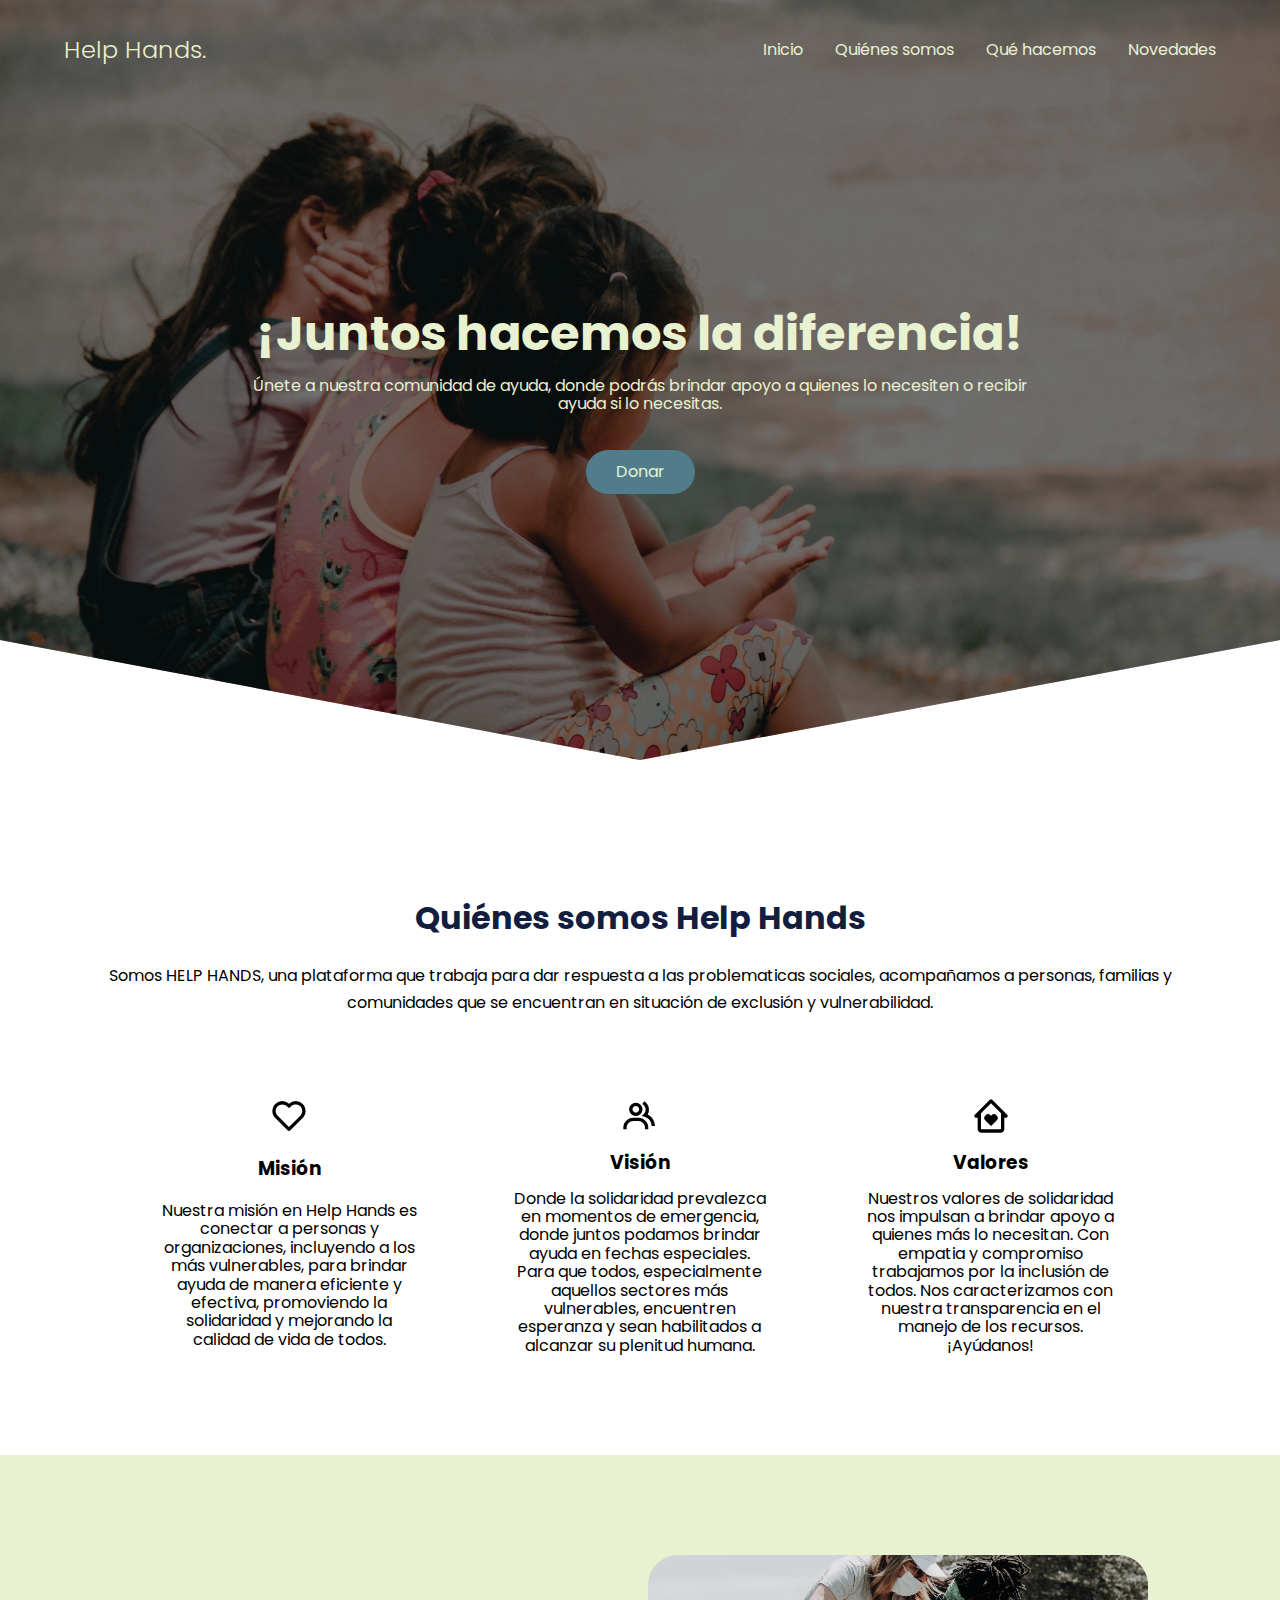
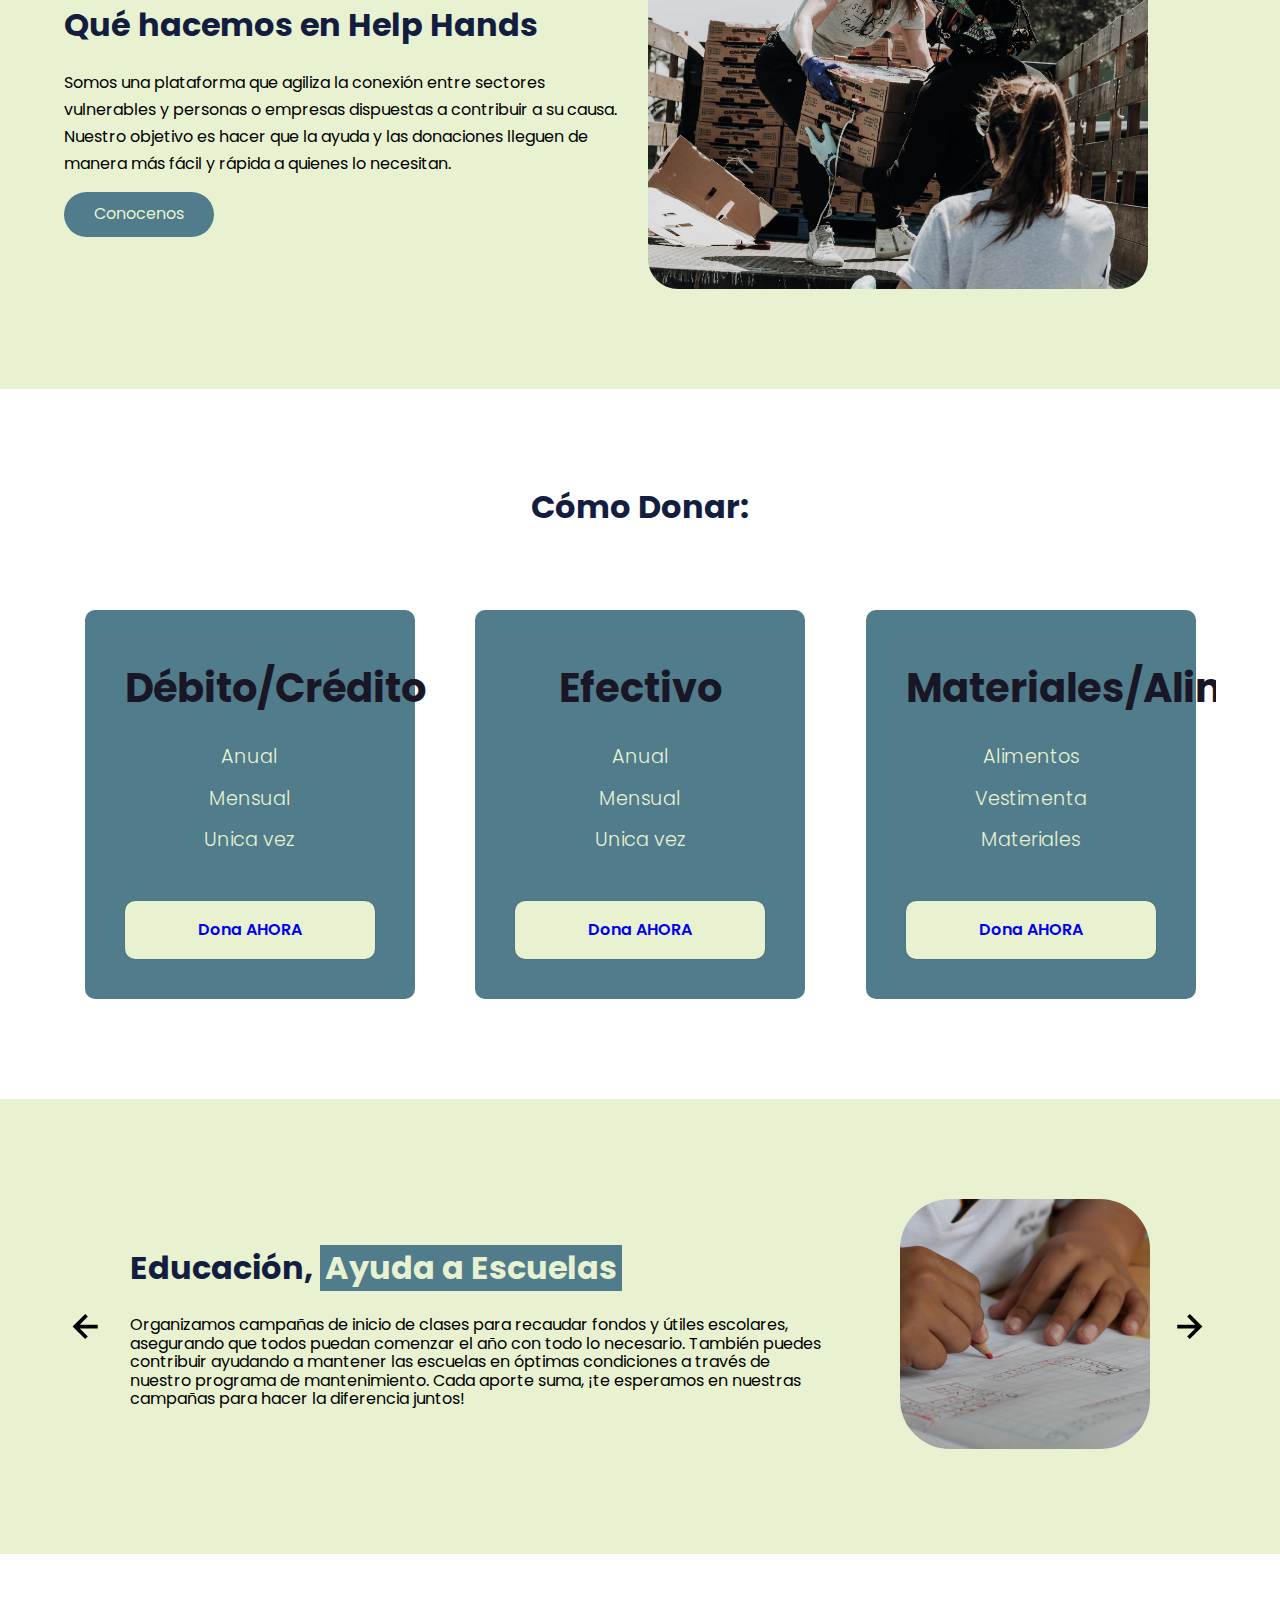
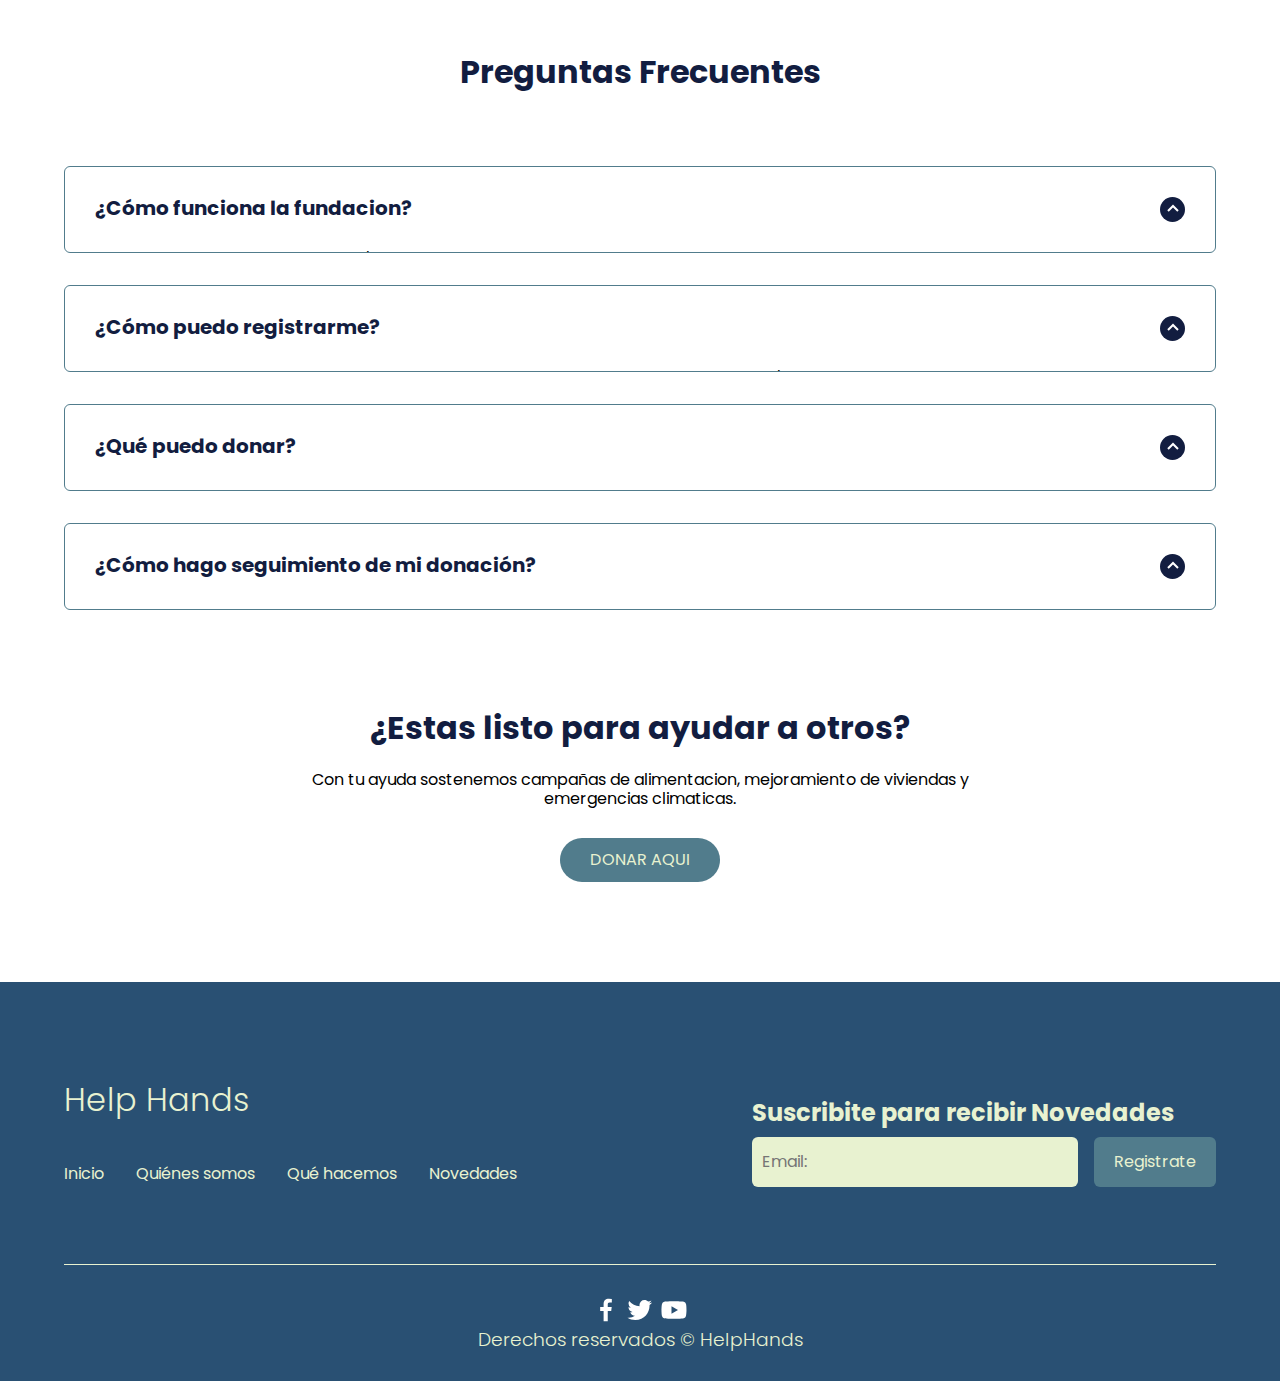
==== commit 8738d177: "'Updated plan name" ====
--- a/index.html
+++ b/index.html
@@ -1,304 +1,305 @@
-<!DOCTYPE html>
-<html lang="es">
-<head>
-    <meta charset="UTF-8">
-    <meta name="viewport" content="width=device-width, initial-scale=1.0">
-    <title>Help Hands</title>
-    <link rel="shortcut icon" href="./imagen/Imagen de WhatsApp 2023-07-31 a las 11.11.28.jpg" type="image/x-icon">
-    <!-- <link href="https://cdn.jsdelivr.net/npm/bootstrap@5.0.2/dist/css/bootstrap.min.css" rel="stylesheet" integrity="sha384-EVSTQN3/azprG1Anm3QDgpJLIm9Nao0Yz1ztcQTwFspd3yD65VohhpuuCOmLASjC" crossorigin="anonymous"> -->
-    <link href='https://unpkg.com/boxicons@2.1.4/css/boxicons.min.css' rel='stylesheet'>
-    <link rel="stylesheet" href="/css/normalize.css">
-    <link rel="stylesheet" href="./css/style.css">
-</head>
-<body>
-<!-- -----------------NAVBAR---------------- -->
-    <header class="hero">
-        <nav class="nav container">
-            <div class="nav_logo">
-                <h2 class="nav_title">Help Hands.</h2>
-            </div>
-
-            <ul class="nav_link  nav_link-menu">
-                <li class="nav_items"> <a href="#" class="nav_links">Inicio</a></li>
-                <li class="nav_items"> <a href="#" class="nav_links">Quiénes somos</a></li>
-                <li class="nav_items"> <a href="#" class="nav_links">Qué hacemos</a></li>
-                <li class="nav_items"> <a href="#" class="nav_links">Novedades</a></li>
-
-                <img src="./imagen/close.svg" class="nav_close">
-            </ul>
-
-            <div class="nav_menu">
-                <img src="./imagen/menu.svg" class="nav_img">
-            </div>
-        </nav>
-
-        <section class="hero_container container">
-            <h1 class="hero_title">Ayudemos a la COMUNIDAD o a ayudar,,,?</h1>
-            <p class="hero_paragraph">Sumate para que mas gente pueda tener alguna ayuda economica etc etc etc etc o nose que poner che'</p>
-            <a href=".#" class="cta">Donar Aca</a>
-
-        </section>
-
-    </header>
-
-    <main>
-        <section class="container about">
-            <h2 class="subtitle">Quiénes somos Help Hands</h2>
-            <p class="about_paragraph">Somos HELP HANDS trabajamos para dar respuesta a las problematicas sociales, acompañamos a personas, familias y comunidades que se encuentran en situación de exclusión y vulnerabilidad.</p>
-
-            <div class="about_main">
-                <article class="about_icons">
-                    <img src="./imagen/heard.svg" class="about_icon">
-                    <h3 class="about_title">Misión</h3>
-                    <p class="about_paragrah">Nuestra misión en Help Hands es conectar a personas y organizaciones, incluyendo a los más vulnerables, para brindar ayuda de manera eficiente y efectiva, promoviendo la solidaridad y mejorando la calidad de vida de todos.</p>
-                </article>
-
-                <article class="about_icons">
-                    <img src="./imagen/grupo.svg" class="about_icon">
-                    <h3 class="about_title">Visión</h3>
-                    <p class="about_paragrah">Donde la solidaridad prevalezca en momentos de emergencia, donde juntos podamos brindar ayuda en fechas especiales. Para que todos, especialmente aquellos más necesitados, encuentren esperanza y sean habilitados a alcanzar su plenitud humana.</p>
-                </article>
-
-                <article class="about_icons">
-                    <img src="./imagen/hogar.svg" class="about_icon">
-                    <h3 class="about_title">Valores</h3>
-                    <p class="about_paragrah">Nuestros valores de solidaridas nos impulsan a brindar apoyo a quienes mas lo necesitan. Con empatia y compromiso trabajamos por la inclusion de todos. Nos caracterizamos con nuestra transparencia en el manejo de los recursos. ¡Ayúdanos!</p>
-                </article>
-            </div>
-        </section>
-
-
-        <section class="know">
-            <div class="know_container container">
-                <div class="know_texts">
-                    <h2 class="subtitle">Qué hacemos en Help Hands</h2>
-                    <p class="know_paragraph">Lorem ipsum, dolor sit amet consectetur adipisicing elit. Explicabo exercitationem harum delectus, consequatur voluptatem possimus nostrum non vel sunt, ipsa eum sint recusandae, labore debitis. Dolorem natus a quibusdam tempora!</p>
-                    <a href="#" class="cta">Conocenos</a>
-                </div>
-
-                <figure class="know_picture">
-                    <img src="./imagen/joel-muniz-A4Ax1ApccfA-unsplash.jpg" class="know_img">
-
-                </figure>
-            </div>
-
-        </section>
-
-        <section class="price container">
-            <h2 class="subtitle">Seccion de Como donar,,,!</h2>
-            <div class="price_table">
-                <div class="price_element">
-                    <p class="plan_name">Debito / Credito</p>
-                    <h3 class="plan_price">Efectivo</h3>
-
-                    <div class="plan_items">
-                        <p class="plan_features">Flexbox</p>
-                        <p class="plan_features">Flexbox</p>
-                        <p class="plan_features">Flexbox</p>
-                    </div>
-                    <a href="#" class="plan_cta">Dona AHORA</a>
-                </div>
-
-                <div class="price_element price_element--best">
-                    <p class="plan_name">Prueba</p>
-                    <h3 class="plan_price">$300/mes</h3>
-
-                    <div class="plan_items">
-                        <p class="plan_features">Flexbox</p>
-                        <p class="plan_features">Flexbox</p>
-                        <p class="plan_features">Flexbox</p>
-                    </div>
-                    <a href="#" class="plan_cta">Dona AHORA</a>
-                </div>
-
-                <div class="price_element">
-                    <p class="plan_name">Debito / Credito</p>
-                    <h3 class="plan_price">Efectivo</h3>
-
-                    <div class="plan_items">
-                        <p class="plan_features">Flexbox</p>
-                        <p class="plan_features">Flexbox</p>
-                        <p class="plan_features">Flexbox</p>
-                    </div>
-                    <a href="#" class="plan_cta">Dona AHORA</a>
-                </div>
-                
-            </div>
-
-        </section>
-
-        <section class="hacemos">
-            <div class="hacemos_container container">
-                <img src="./imagen/left.svg" class="hacemos_arrow" id="before">
-                <section class="hacemos_body hacemos_body--show" data-id="1">
-                    <div class="hacemos_texts">
-                        <h2 class="subtitle">Educación, <span class="hacemos_course">Mandemos dataaaaa.</span></h2>
-                        <p class="hacemos_review">
-                            Lorem ipsum dolor sit amet consectetur adipisicing elit. Nisi distinctio vel sequi magni in cupiditate, amet repudiandae provident, ex dicta eos itaque autem tempore illo totam est fugit adipisci temporibus.
-                        </p>
-                    </div>
-
-                    <figure class="hacemos_picture">
-                        <img src="./imagen/pexels-pixabay-207756.jpg" class="hacemos_img">
-                    </figure>
-                </section>
-
-                <section class="hacemos_body" data-id="2">
-                    <div class="hacemos_texts">
-                        <h2 class="subtitle">Respuesta alimentaria <span class="hacemos_course">Mandemos dataaaaa.</span></h2>
-                        <p class="hacemos_review">
-                            Lorem ipsum dolor sit amet consectetur adipisicing elit. Nisi distinctio vel sequi magni in cupiditate, amet repudiandae provident, ex dicta eos itaque autem tempore illo totam est fugit adipisci temporibus.
-                        </p>
-                    </div>
-
-                    <figure class="hacemos_picture">
-                        <img src="./imagen/pexels-julia-m-cameron-6994965.jpg" class="hacemos_img">
-                    </figure>
-                </section>
-
-                <section class="hacemos_body" data-id="3">
-                    <div class="hacemos_texts">
-                        <h2 class="subtitle"> Economía social y solidaria, <span class="hacemos_course">Mandemos dataaaaa.</span></h2>
-                        <p class="hacemos_review">
-                            Lorem ipsum dolor sit amet consectetur adipisicing elit. Nisi distinctio vel sequi magni in cupiditate, amet repudiandae provident, ex dicta eos itaque autem tempore illo totam est fugit adipisci temporibus.
-                        </p>
-                    </div>
-
-                    <figure class="hacemos_picture">
-                        <img src="./imagen/pexels-pixabay-45842.jpg" class="hacemos_img">
-                    </figure>
-                </section>
-
-                <section class="hacemos_body" data-id="4">
-                    <div class="hacemos_texts">
-                        <h2 class="subtitle">Mejoramiento habitacional, <span class="hacemos_course">Mandemos dataaaaa.</span></h2>
-                        <p class="hacemos_review">
-                            Lorem ipsum dolor sit amet consectetur adipisicing elit. Nisi distinctio vel sequi magni in cupiditate, amet repudiandae provident, ex dicta eos itaque autem tempore illo totam est fugit adipisci temporibus.
-                        </p>
-                    </div>
-
-                    <figure class="hacemos_picture">
-                        <img src="./imagen/pexels-julia-m-cameron-6995214.jpg" class="hacemos_img">
-                    </figure>
-                </section>
-
-
-                <img src="./imagen/right.svg" class="hacemos_arrow" id="next">
-            </div>
-        </section>
-
-        <section class="questions container">
-            <h2 class="subtitle">Preguntas Frecuentes</h2>
-            <p class="question_paragraph">Lorem ipsum dolor, sit amet consectetur adipisicing elit. Facere repudiandae voluptates id, laboriosam soluta est?</p>
-
-            <section class="questions_container">
-                <article class="questions_padding">
-                    <div class="questions_answer">
-                        <h3 class="questions_title">Como funciona la fundacion?
-                            <span class="questions_arrow">
-                                <img src="./imagen/arrow.svg" class="questions_img">
-                            </span>
-                        </h3>
-
-                        <p class="questions_show">Lorem ipsum dolor sit amet consectetur adipisicing elit. Odio in distinctio perferendis cupiditate voluptatem tempore ipsum eos excepturi delectus voluptates dolorum ipsa, alias vel nemo temporibus assumenda minus aspernatur adipisci.
-                            Lorem ipsum dolor sit amet consectetur adipisicing elit. Odio in distinctio perferendis cupiditate voluptatem tempore ipsum eos excepturi delectus voluptates dolorum ipsa, alias vel nemo temporibus assumenda minus aspernatur adipisci.
-                        </p>
-                    </div>
-                </article>
-
-                <article class="questions_padding">
-                    <div class="questions_answer">
-                        <h3 class="questions_title">Como funciona la fundacion?
-                            <span class="questions_arrow">
-                                <img src="./imagen/arrow.svg" class="questions_img">
-                            </span>
-                        </h3>
-
-                        <p class="questions_show">Lorem ipsum dolor sit amet consectetur adipisicing elit. Odio in distinctio perferendis cupiditate voluptatem tempore ipsum eos excepturi delectus voluptates dolorum ipsa, alias vel nemo temporibus assumenda minus aspernatur adipisci.
-                            Lorem ipsum dolor sit amet consectetur adipisicing elit. Odio in distinctio perferendis cupiditate voluptatem tempore ipsum eos excepturi delectus voluptates dolorum ipsa, alias vel nemo temporibus assumenda minus aspernatur adipisci.
-                        </p>
-                    </div>
-                </article>
-
-                <article class="questions_padding">
-                    <div class="questions_answer">
-                        <h3 class="questions_title">Como funciona la fundacion?
-                            <span class="questions_arrow">
-                                <img src="./imagen/arrow.svg" class="questions_img">
-                            </span>
-                        </h3>
-
-                        <p class="questions_show">Lorem ipsum dolor sit amet consectetur adipisicing elit. Odio in distinctio perferendis cupiditate voluptatem tempore ipsum eos excepturi delectus voluptates dolorum ipsa, alias vel nemo temporibus assumenda minus aspernatur adipisci.
-                            Lorem ipsum dolor sit amet consectetur adipisicing elit. Odio in distinctio perferendis cupiditate voluptatem tempore ipsum eos excepturi delectus voluptates dolorum ipsa, alias vel nemo temporibus assumenda minus aspernatur adipisci.
-                        </p>
-                    </div>
-                </article>
-
-                <article class="questions_padding">
-                    <div class="questions_answer">
-                        <h3 class="questions_title">Como funciona la fundacion?
-                            <span class="questions_arrow">
-                                <img src="./imagen/arrow.svg" class="questions_img">
-                            </span>
-                        </h3>
-
-                        <p class="questions_show">Lorem ipsum dolor sit amet consectetur adipisicing elit. Odio in distinctio perferendis cupiditate voluptatem tempore ipsum eos excepturi delectus voluptates dolorum ipsa, alias vel nemo temporibus assumenda minus aspernatur adipisci.
-                            Lorem ipsum dolor sit amet consectetur adipisicing elit. Odio in distinctio perferendis cupiditate voluptatem tempore ipsum eos excepturi delectus voluptates dolorum ipsa, alias vel nemo temporibus assumenda minus aspernatur adipisci.
-                        </p>
-                    </div>
-                </article>
-            </section>
-
-            <section class="questions_other">
-                <h2 class="subtitle">Estas listo para ayudar a otros?</h2>
-                <p class="questions_copy">Lorem ipsum, dolor sit amet consectetur adipisicing elit. Qui fugit error temporibus officia reprehenderit libero hic, ipsam omnis ad explicabo repellendus ipsum rerum eum praesentium ea est corporis tempore vero.</p>
-                <a href="#" class="cta">Ayuda AHORAAA</a>
-            </section>
-        </section>
-
-    </main>
-
-    <footer class="footer">
-        <section class="footer_containers container">
-            <nav class="nav nav--footer">
-                <h2 class="footer_title">Help Hands.</h2>
-                <ul class="nav_link nav_link--footer">
-                    
-                    <li class="nav_items"> <a href="#" class="nav_links">Inicio</a></li>
-                    <li class="nav_items"> <a href="#" class="nav_links">Quiénes somos</a></li>
-                    <li class="nav_items"> <a href="#" class="nav_links">Qué hacemos</a></li>
-                    <li class="nav_items"> <a href="#" class="nav_links">Novedades</a></li>
-                </ul>
-            </nav>
-
-            <form class="footer_form">
-                <h2 class="footer_newsletter">Suscribite para alalalal</h2>
-                <div class="footer_inputs">
-                    <input type="email" placeholder="Email:" class="footer_input">
-                    <input type="submit" value="Registrate" class="footer_submit">
-                </div>
-            </form>
-        </section>
-
-        <section class="footer_copy container">
-            <div class="footer_social">
-                <a href="#" class="footer_icon"><img src="./imagen/facebook.svg" class="footer_img"></a>
-                <a href="#" class="footer_icon"><img src="./imagen/twitter.svg" class="footer_img"></a>
-                <a href="#" class="footer_icon"><img src="./imagen/youtube.svg" class="footer_img"></a>
-            </div>
-
-            <h3 class="footer_copyright">Derechos reservados &copy; HelpHands</h3>
-
-        </section>
-    </footer>
-
-    
-
-
-
-    <script src="./js/slider.js"></script>
-    <script src="./js/questions.js"></script>
-
-    <!-- <script src="https://cdn.jsdelivr.net/npm/bootstrap@5.0.2/dist/js/bootstrap.bundle.min.js" integrity="sha384-MrcW6ZMFYlzcLA8Nl+NtUVF0sA7MsXsP1UyJoMp4YLEuNSfAP+JcXn/tWtIaxVXM" crossorigin="anonymous"></script> -->
-</body>
+ <!DOCTYPE html>
+<html lang="es">
+<head>
+    <meta charset="UTF-8">
+    <meta name="viewport" content="width=device-width, initial-scale=1.0">
+    <title>Help Hands</title>
+    <link rel="shortcut icon" href="./imagen/Imagen de WhatsApp 2023-07-31 a las 11.11.28.jpg" type="image/x-icon">
+    <!-- <link href="https://cdn.jsdelivr.net/npm/bootstrap@5.0.2/dist/css/bootstrap.min.css" rel="stylesheet" integrity="sha384-EVSTQN3/azprG1Anm3QDgpJLIm9Nao0Yz1ztcQTwFspd3yD65VohhpuuCOmLASjC" crossorigin="anonymous"> -->
+    <link href='https://unpkg.com/boxicons@2.1.4/css/boxicons.min.css' rel='stylesheet'>
+    <link rel="stylesheet" href="/css/normalize.css">
+    <link rel="stylesheet" href="./css/style.css">
+</head>
+<body>
+<!-- -----------------NAVBAR---------------- -->
+    <header class="hero">
+        <nav class="nav container">
+            <div class="nav_logo">
+                <h2 class="nav_title">Help Hands.</h2>
+            </div>
+
+            <ul class="nav_link  nav_link-menu">
+                <li class="nav_items"> <a href="#" class="nav_links">Inicio</a></li>
+                <li class="nav_items"> <a href="#" class="nav_links">Quiénes somos</a></li>
+                <li class="nav_items"> <a href="#" class="nav_links">Qué hacemos</a></li>
+                <li class="nav_items"> <a href="#" class="nav_links">Novedades</a></li>
+
+                <img src="./imagen/close.svg" class="nav_close">
+            </ul>
+
+            <div class="nav_menu">
+                <img src="./imagen/menu.svg" class="nav_img">
+            </div>
+        </nav>
+
+        <section class="hero_container container">
+            <h1 class="hero_title">¡Juntos hacemos la diferencia! </h1>
+            <p class="hero_paragraph">Únete a nuestra comunidad de ayuda, donde podrás brindar apoyo a quienes lo necesiten o recibir ayuda si lo necesitas.</p>
+            <a href=".#" class="cta">Donar</a>
+
+        </section>
+
+    </header>
+
+    <main>
+        <section class="container about">
+            <h2 class="subtitle">Quiénes somos Help Hands</h2>
+            <p class="about_paragraph">Somos HELP HANDS, una plataforma que trabaja para dar respuesta a las problematicas sociales, acompañamos a personas, familias y comunidades que se encuentran en situación de exclusión y vulnerabilidad.</p>
+
+            <div class="about_main">
+                <article class="about_icons">
+                    <img src="./imagen/heard.svg" class="about_icon">
+                    <h3 class="about_title">Misión</h3>
+                    <p class="about_paragrah">Nuestra misión en Help Hands es conectar a personas y organizaciones, incluyendo a los más vulnerables, para brindar ayuda de manera eficiente y efectiva, promoviendo la solidaridad y mejorando la calidad de vida de todos.</p>
+                </article>
+
+                <article class="about_icons">
+                    <img src="./imagen/grupo.svg" class="about_icon">
+                    <h3 class="about_title">Visión</h3>
+                    <p class="about_paragrah">Donde la solidaridad prevalezca en momentos de emergencia, donde juntos podamos brindar ayuda en fechas especiales. Para que todos, especialmente aquellos sectores más vulnerables, encuentren esperanza y sean habilitados a alcanzar su plenitud humana.</p>
+                </article>
+
+                <article class="about_icons">
+                    <img src="./imagen/hogar.svg" class="about_icon">
+                    <h3 class="about_title">Valores</h3>
+                    <p class="about_paragrah">Nuestros valores de solidaridad nos impulsan a brindar apoyo a quienes más lo necesitan. Con empatia y compromiso trabajamos por la inclusión de todos. Nos caracterizamos con nuestra transparencia en el manejo de los recursos. ¡Ayúdanos!</p>
+                </article>
+            </div>
+        </section>
+
+
+        <section class="know">
+            <div class="know_container container">
+                <div class="know_texts">
+                    <h2 class="subtitle">Qué hacemos en Help Hands</h2>
+                    <p class="know_paragraph">Somos una plataforma que agiliza la conexión entre sectores vulnerables y personas o empresas dispuestas a contribuir a su causa. Nuestro objetivo es hacer que la ayuda y las donaciones lleguen de manera más fácil y rápida a quienes lo necesitan.</p>
+                    <a href="#" class="cta">Conocenos</a>
+                </div>
+
+                <figure class="know_picture">
+                    <img src="./imagen/joel-muniz-A4Ax1ApccfA-unsplash.jpg" class="know_img">
+
+                </figure>
+            </div>
+
+        </section>
+
+        <section class="price container">
+            <h2 class="subtitle">Cómo Donar:</h2>
+            <div class="price_table">
+                <div class="price_element">
+                    <p class="plan_name"></p>
+                    <h3 class="plan_price">Débito/Crédito<Debito>
+                    <Credito></Credito></h3>
+
+                    <div class="plan_items">
+                        <p class="plan_features">Anual</p>
+                        <p class="plan_features">Mensual</p>
+                        <p class="plan_features">Unica vez</p>
+                    </div>
+                    <a href="#" class="plan_cta">Dona AHORA</a>
+                </div>
+
+                <div class="price_element price_element--best">
+                    <p class="plan_name"> </p>
+                    <h3 class="plan_price">Efectivo</h3>
+
+                    <div class="plan_items">
+                        <p class="plan_features">Anual</p>
+                        <p class="plan_features">Mensual</p>
+                        <p class="plan_features">Unica vez</p>
+                    </div>
+                    <a href="#" class="plan_cta">Dona AHORA</a>
+                </div>
+
+                <div class="price_element">
+                    <p class="plan_name"></p>
+                    <h1 class="plan_price">Materiales/Alimentos</h1>
+
+                    <div class="plan_items">
+                        <p class="plan_features">Alimentos</p>
+                        <p class="plan_features">Vestimenta</p>
+                        <p class="plan_features">Materiales</p>
+                    </div>
+                    <a href="#" class="plan_cta">Dona AHORA</a>
+                </div>
+                
+            </div>
+
+        </section>
+
+        <section class="hacemos">
+            <div class="hacemos_container container">
+                <img src="./imagen/left.svg" class="hacemos_arrow" id="before">
+                <section class="hacemos_body hacemos_body--show" data-id="1">
+                    <div class="hacemos_texts">
+                        <h2 class="subtitle">Educación, <span class="hacemos_course">Ayuda a Escuelas</span></h2>
+                        <p class="hacemos_review">
+                            Organizamos campañas de inicio de clases para recaudar fondos y útiles escolares, asegurando que todos puedan comenzar el año con todo lo necesario. También puedes contribuir ayudando a mantener las escuelas en óptimas condiciones a través de nuestro programa de mantenimiento. Cada aporte suma, ¡te esperamos en nuestras campañas para hacer la diferencia juntos!
+                        </p>
+                    </div>
+
+                    <figure class="hacemos_picture">
+                        <img src="./imagen/pexels-pixabay-207756.jpg" class="hacemos_img">
+                    </figure>
+                </section>
+
+                <section class="hacemos_body" data-id="2">
+                    <div class="hacemos_texts">
+                        <h2 class="subtitle">Respuesta alimentaria <span class="hacemos_course">¡Unidos por la alimentación!</span></h2>
+                        <p class="hacemos_review">
+                             En Help Hands, colaboramos con hipermercados mayoristas, minoristas y personas solidarias para recolectar alimentos y llevar una respuesta alimentaria a las zonas más necesitadas. Únete a nuestra iniciativa y juntos haremos la diferencia en la lucha contra el hambre.
+                        </p>
+                    </div>
+
+                    <figure class="hacemos_picture">
+                        <img src="./imagen/pexels-julia-m-cameron-6994965.jpg" class="hacemos_img">
+                    </figure>
+                </section>
+
+                 <!-- ESTO LO SACARIA (ECONOMIA SOCIAL Y SOLIDARIA) PORQUE DICE QUE CREAN PUESTOS DE EMPLEO Y OTRAS COSAS QUE NO HACEMOS NOSOTROS EL RESTO LE MANDE LA SARASA COMO ME PEDISTE -->
+
+                    <section class="hacemos_body" data-id="3">
+                    <div class="hacemos_texts">
+                        <h2 class="subtitle"> Economía social y solidaria, <span class="hacemos_course">Mandemos dataaaaa.</span></h2>
+                        <p class="hacemos_review">
+                            Lorem ipsum dolor sit amet consectetur adipisicing elit. Nisi distinctio vel sequi magni in cupiditate, amet repudiandae provident, ex dicta eos itaque autem tempore illo totam est fugit adipisci temporibus.
+                        </p>
+                    </div> 
+
+                    <figure class="hacemos_picture">
+                        <img src="./imagen/pexels-pixabay-45842.jpg" class="hacemos_img">
+                    </figure>
+                </section>
+
+                <section class="hacemos_body" data-id="4">
+                    <div class="hacemos_texts">
+                        <h2 class="subtitle">Mejoramiento habitacional, <span class="hacemos_course">¡Ayuda a mejorar hogares!</span></h2>
+                        <p class="hacemos_review">
+                             En Help Hands, recaudamos donaciones para brindar materiales y recursos que permitan realizar mejoras habitacionales. Únete a nuestra causa y juntos transformaremos vidas a través de la solidaridad.
+                        </p>
+                    </div>
+
+                    <figure class="hacemos_picture">
+                        <img src="./imagen/pexels-julia-m-cameron-6995214.jpg" class="hacemos_img">
+                    </figure>
+                </section>
+
+
+                <img src="./imagen/right.svg" class="hacemos_arrow" id="next">
+            </div>
+        </section>
+
+        <section class="questions container">
+            <h2 class="subtitle">Preguntas Frecuentes</h2>
+            <p class="question_paragraph"></p>
+
+            <section class="questions_container">
+                <article class="questions_padding">
+                    <div class="questions_answer">
+                        <h3 class="questions_title">¿Cómo funciona la fundacion?
+                            <span class="questions_arrow">
+                                <img src="./imagen/arrow.svg" class="questions_img">
+                            </span>
+                        </h3>
+
+                        <p class="questions_show">Todos pueden registrarse y donar/recibir donaciones, aseguramos que estén en buen estado. En caso de dinero, decidimos las causas más urgentes.
+                        </p>
+                    </div>
+                </article>
+
+                <article class="questions_padding">
+                    <div class="questions_answer">
+                        <h3 class="questions_title">¿Cómo puedo registrarme? 
+                            <span class="questions_arrow">
+                                <img src="./imagen/arrow.svg" class="questions_img">
+                            </span>
+                        </h3>
+
+                        <p class="questions_show">Tenemos una página intuitiva donde ingresas nombre completo, correo y eliges donar/recibir donaciones. Luego puedes explorar y decidir cómo colaborar. Cualquier inconveniente podes comunicarnos con nosotros via mail helphands@soporte.com 
+                           
+                        </p>
+                    </div>
+                </article>
+
+                <article class="questions_padding">
+                    <div class="questions_answer">
+                        <h3 class="questions_title"> ¿Qué puedo donar? 
+                            <span class="questions_arrow">
+                                <img src="./imagen/arrow.svg" class="questions_img">
+                            </span>
+                        </h3>
+
+                        <p class="questions_show">Puedes donar ropa, objetos, juguetes siempre y cuando estén en buen estado y limpios. También puedes donar dinero mensualmente o para campañas/eventos específicos.
+                        </p>
+                    </div>
+                </article>
+
+                <article class="questions_padding">
+                    <div class="questions_answer">
+                        <h3 class="questions_title"> ¿Cómo hago seguimiento de mi donación? 
+                            
+                            <span class="questions_arrow">
+                                <img src="./imagen/arrow.svg" class="questions_img">
+                            </span>
+                        </h3>
+
+                        <p class="questions_show">Direcionamos tu donación a una causa específica y podrás saber cuál es. Además, puedes participar en eventos o puntos de encuentro.
+                        </p>
+                    </div>
+                </article>
+            </section>
+
+            <section class="questions_other">
+                <h2 class="subtitle">¿Estas listo para ayudar a otros?</h2>
+                <p class="questions_copy">Con tu ayuda sostenemos campañas de alimentacion, mejoramiento de viviendas y emergencias climaticas.</p>
+                <a href="#" class="cta">DONAR AQUI</a>
+            </section>
+        </section>
+
+    </main>
+
+    <footer class="footer">
+        <section class="footer_containers container">
+            <nav class="nav nav--footer">
+                <h2 class="footer_title">Help Hands</h2>
+                <ul class="nav_link nav_link--footer">
+                    
+                    <li class="nav_items"> <a href="#" class="nav_links">Inicio</a></li>
+                    <li class="nav_items"> <a href="#" class="nav_links">Quiénes somos</a></li>
+                    <li class="nav_items"> <a href="#" class="nav_links">Qué hacemos</a></li>
+                    <li class="nav_items"> <a href="#" class="nav_links">Novedades</a></li>
+                </ul>
+            </nav>
+
+            <form class="footer_form">
+                <h2 class="footer_newsletter">Suscribite para recibir Novedades</h2>
+                <div class="footer_inputs">
+                    <input type="email" placeholder="Email:" class="footer_input">
+                    <input type="submit" value="Registrate" class="footer_submit">
+                </div>
+            </form>
+        </section>
+
+        <section class="footer_copy container">
+            <div class="footer_social">
+                <a href="#" class="footer_icon"><img src="./imagen/facebook.svg" class="footer_img"></a>
+                <a href="#" class="footer_icon"><img src="./imagen/twitter.svg" class="footer_img"></a>
+                <a href="#" class="footer_icon"><img src="./imagen/youtube.svg" class="footer_img"></a>
+            </div>
+
+            <h3 class="footer_copyright">Derechos reservados &copy; HelpHands</h3>
+
+        </section>
+    </footer>
+
+    
+
+
+
+    <script src="./js/slider.js"></script>
+    <script src="./js/questions.js"></script>
+
+    <!-- <script src="https://cdn.jsdelivr.net/npm/bootstrap@5.0.2/dist/js/bootstrap.bundle.min.js" integrity="sha384-MrcW6ZMFYlzcLA8Nl+NtUVF0sA7MsXsP1UyJoMp4YLEuNSfAP+JcXn/tWtIaxVXM" crossorigin="anonymous"></script> -->
+</body>
 </html>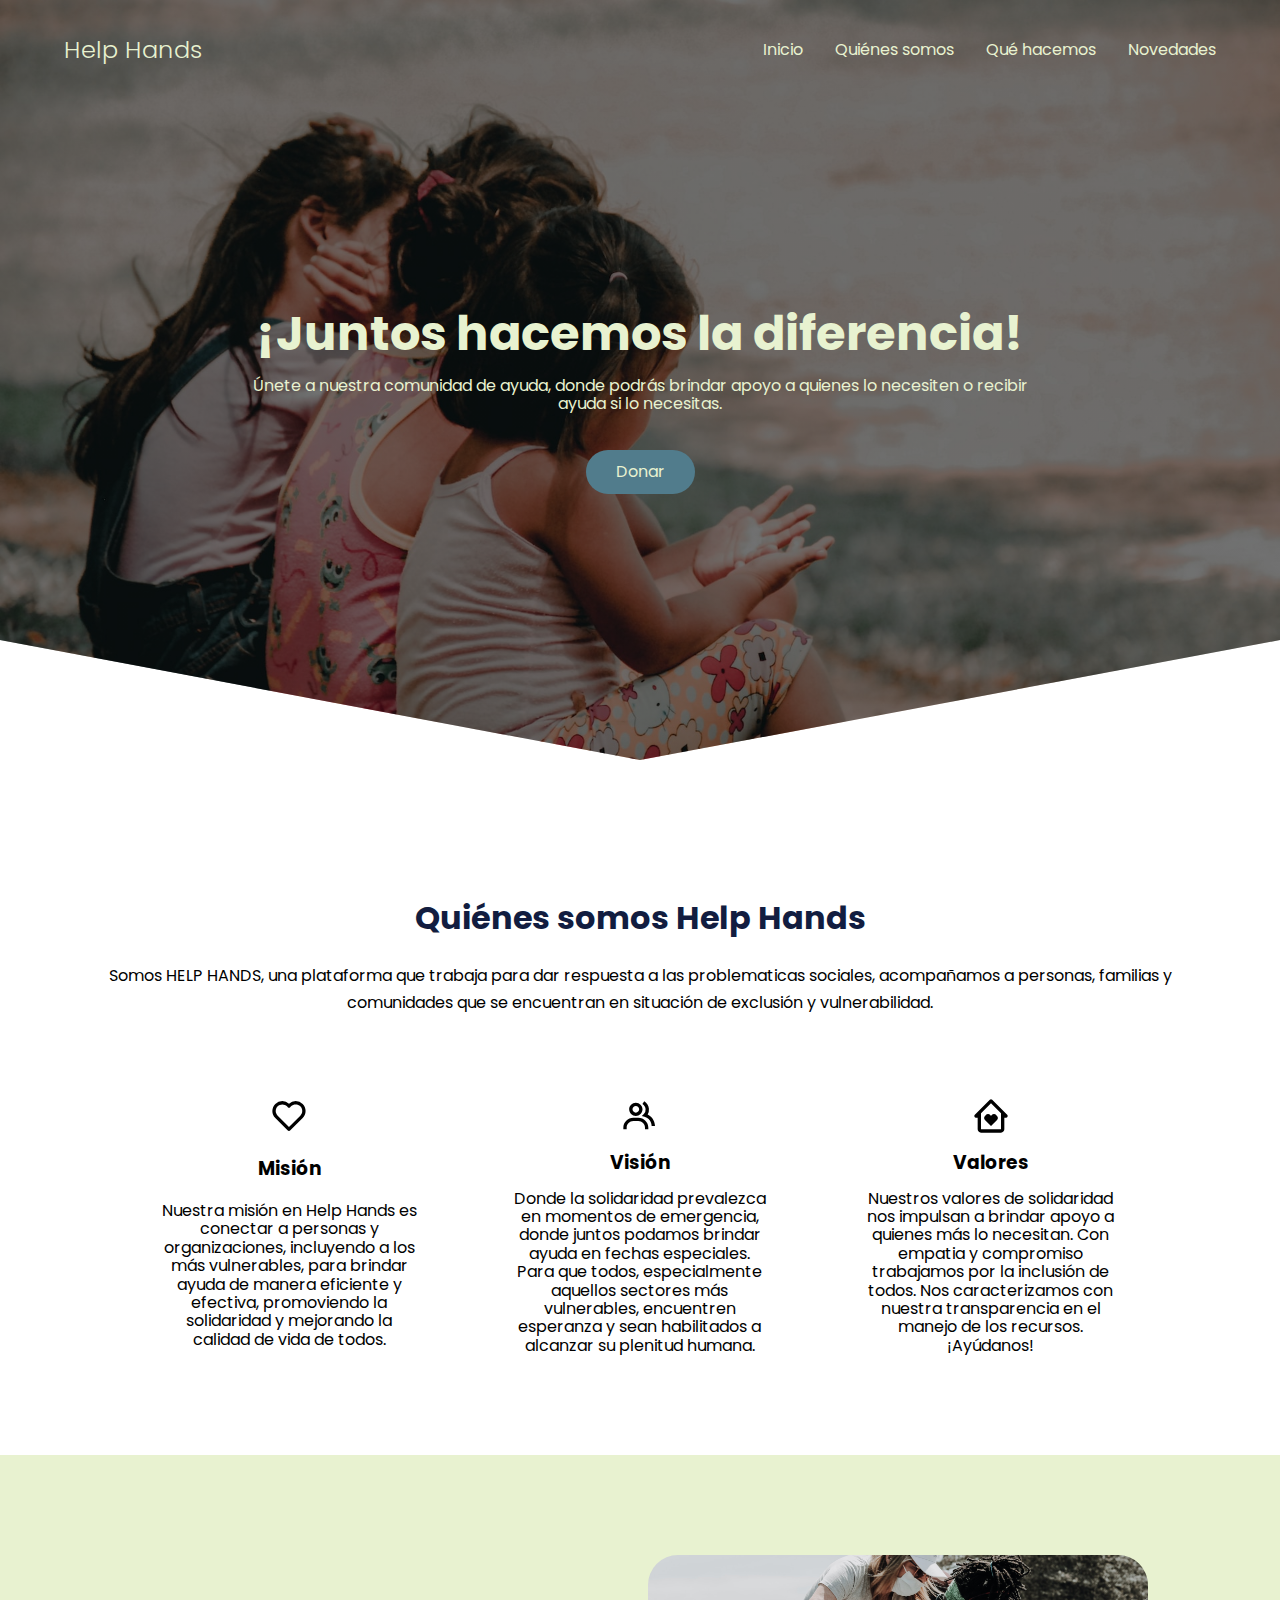
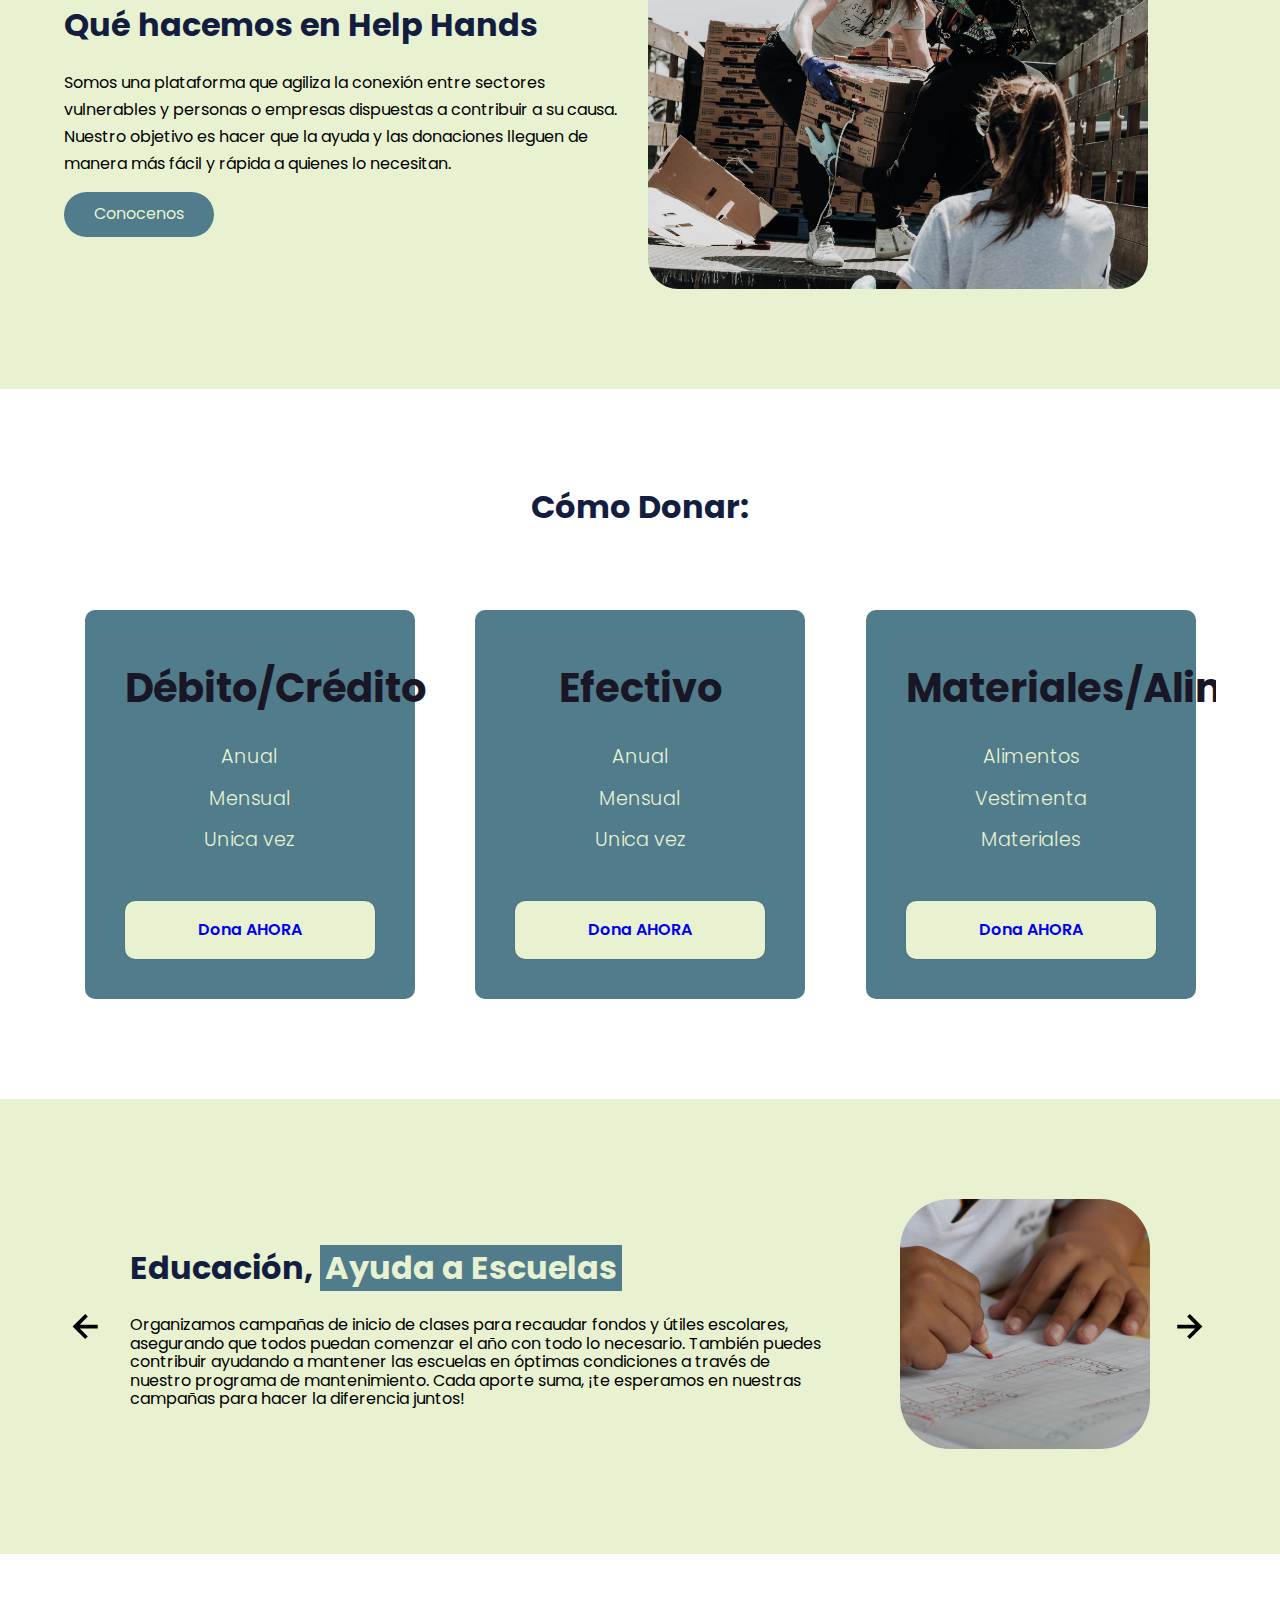
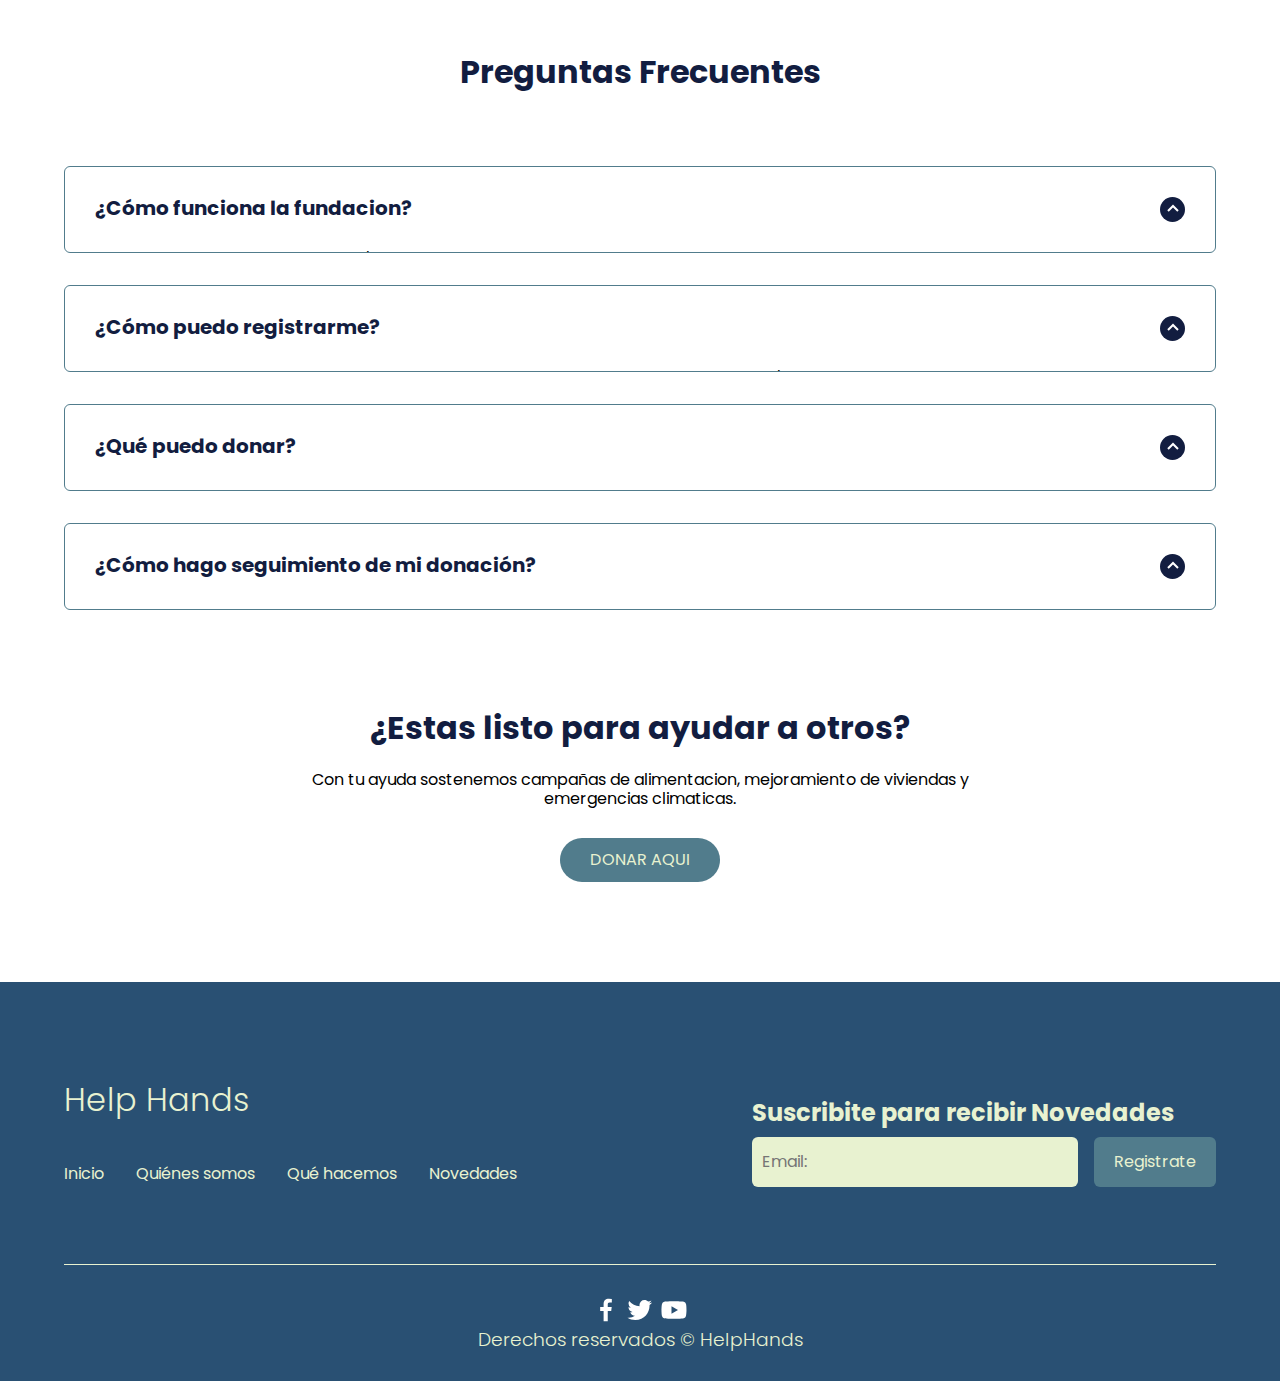
==== commit d6f937ce: "Removed dot on title" ====
--- a/index.html
+++ b/index.html
@@ -15,7 +15,7 @@
     <header class="hero">
         <nav class="nav container">
             <div class="nav_logo">
-                <h2 class="nav_title">Help Hands.</h2>
+                <h2 class="nav_title">Help Hands</h2>
             </div>
 
             <ul class="nav_link  nav_link-menu">
@@ -163,7 +163,7 @@
                     <div class="hacemos_texts">
                         <h2 class="subtitle"> Economía social y solidaria, <span class="hacemos_course">Mandemos dataaaaa.</span></h2>
                         <p class="hacemos_review">
-                            Lorem ipsum dolor sit amet consectetur adipisicing elit. Nisi distinctio vel sequi magni in cupiditate, amet repudiandae provident, ex dicta eos itaque autem tempore illo totam est fugit adipisci temporibus.
+                            Lorem ipsum dolor sit consectetur adipisicing elit. Nisi distinctio vel sequi magni in cupiditate, amet repudiandae provident, ex dicta eos itaque autem tempore illo totam est fugit adipisci temporibus.
                         </p>
                     </div> 
 
